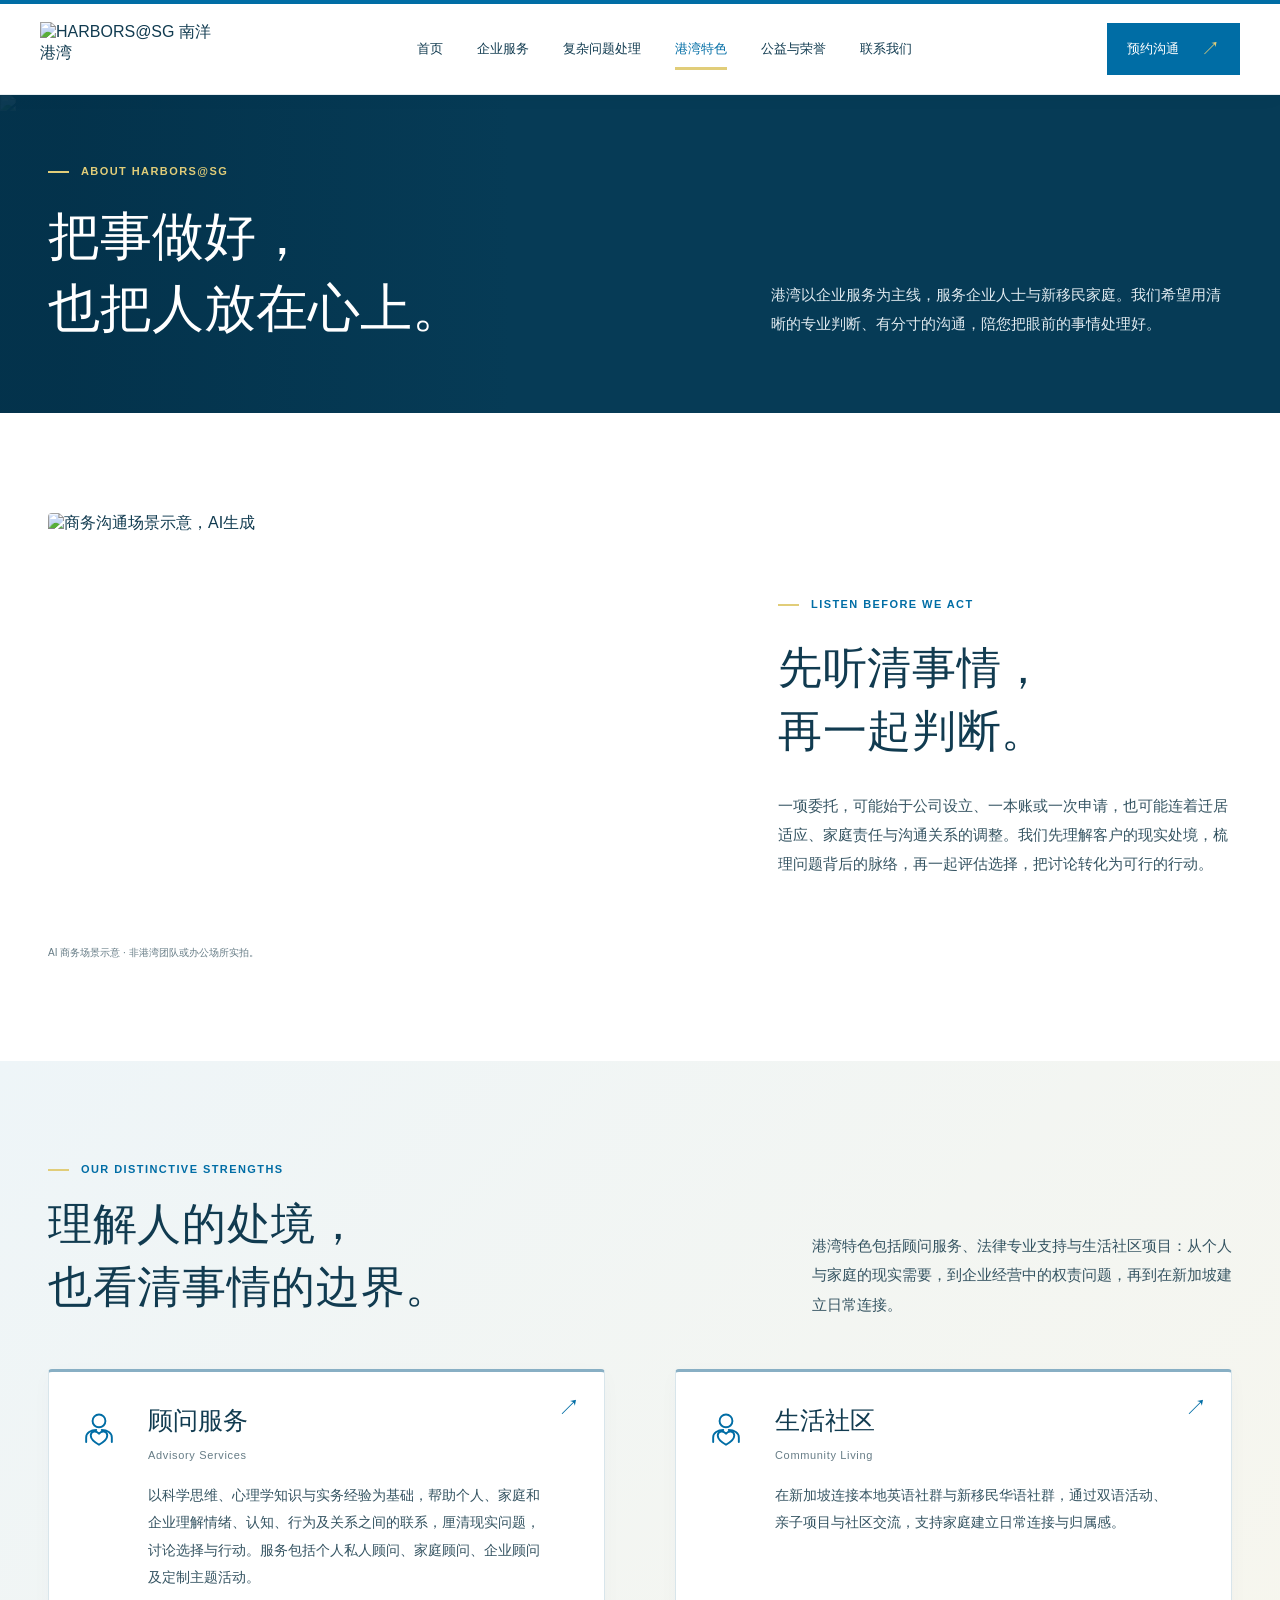
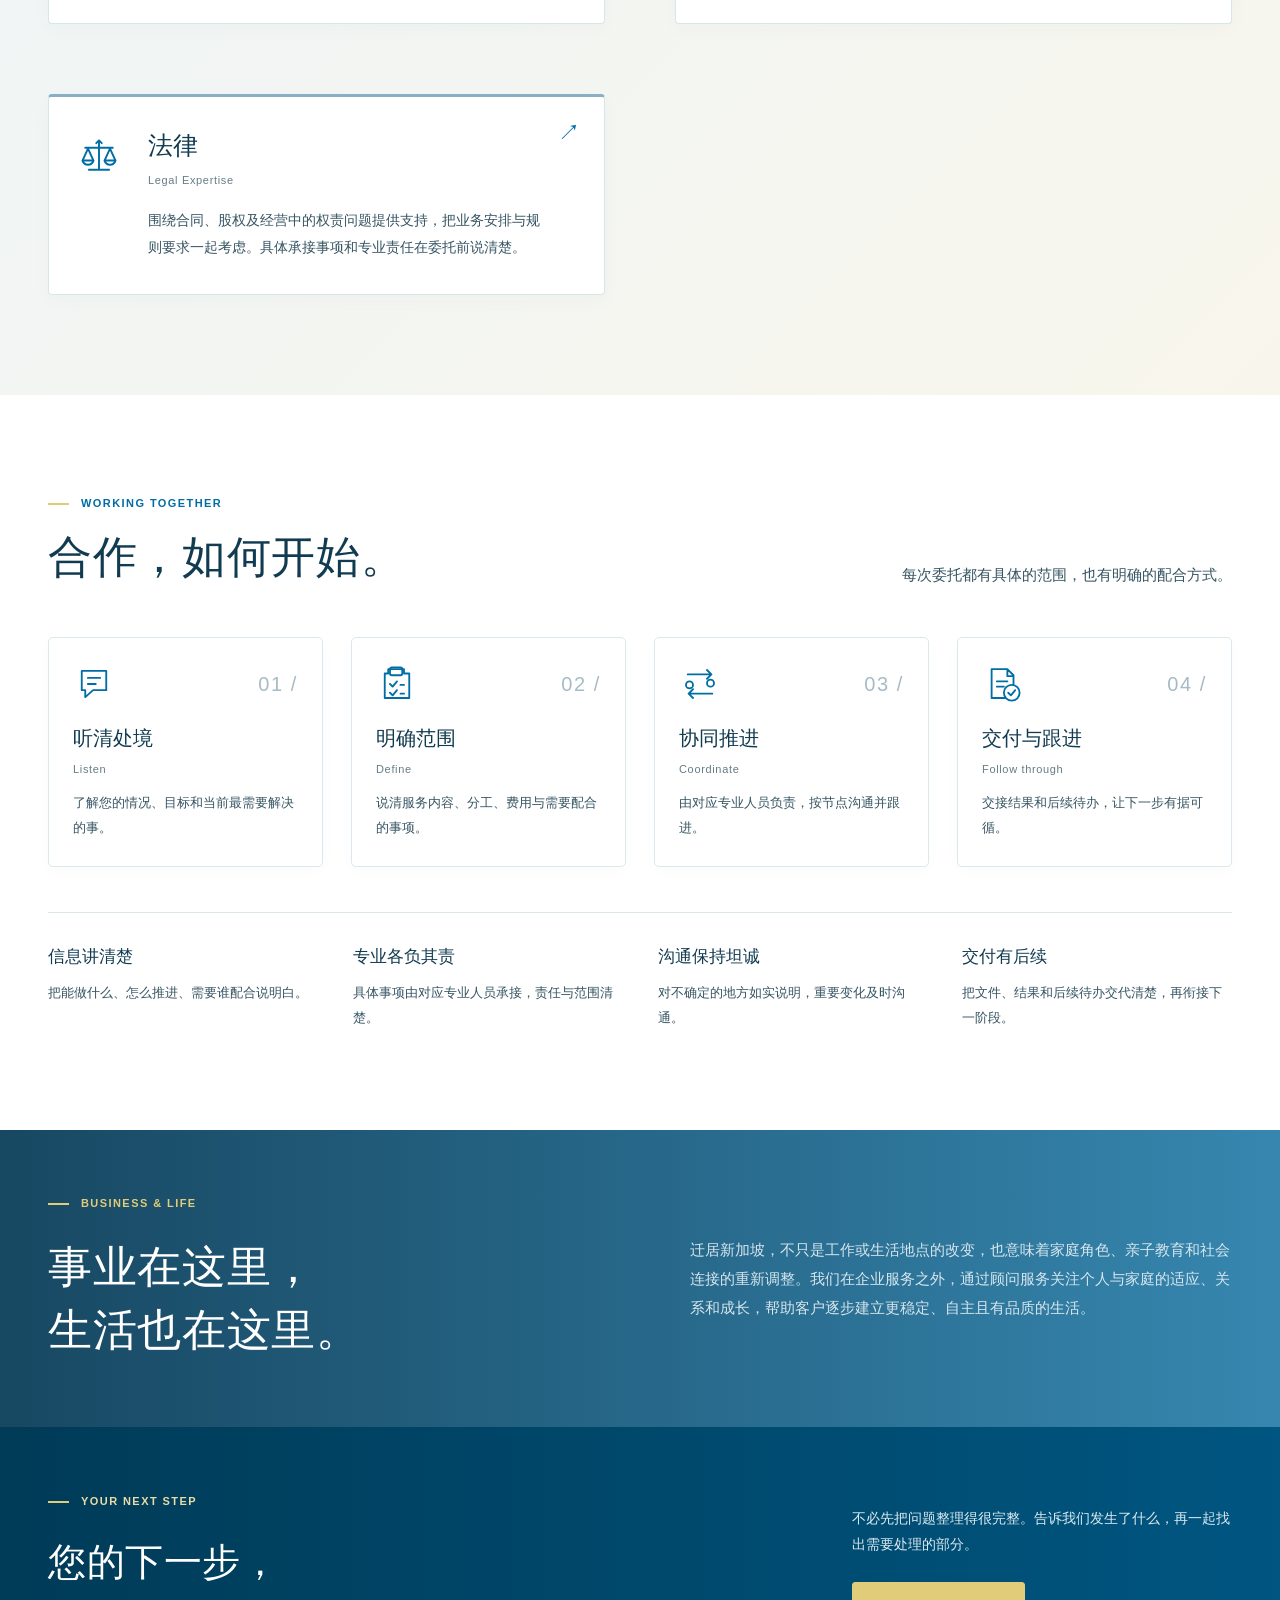
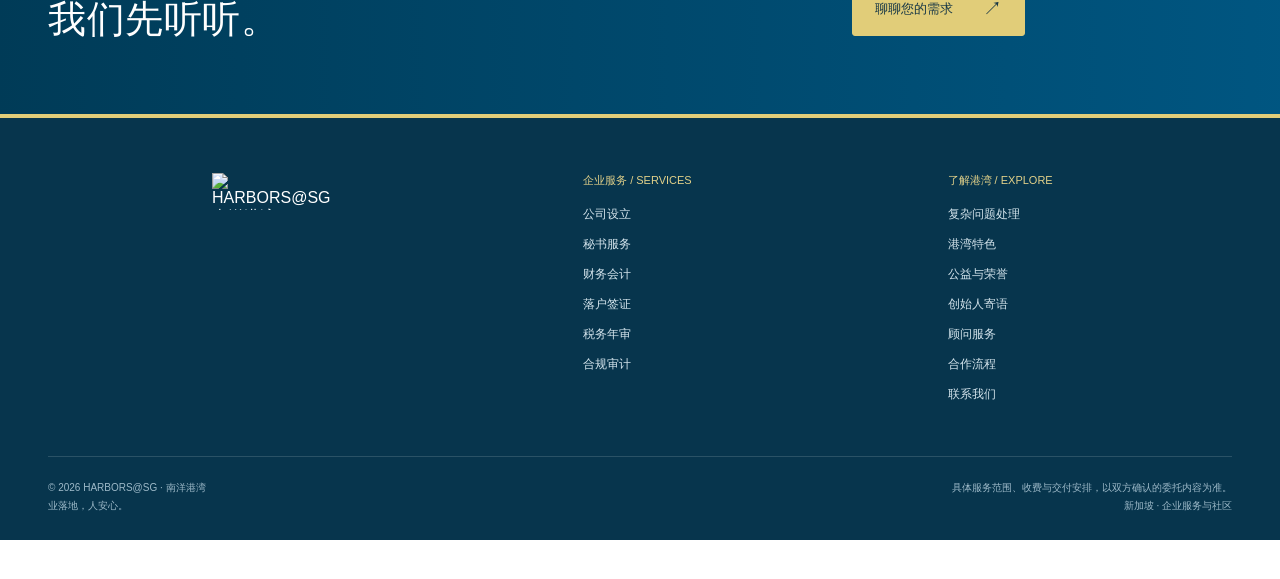
==== about.html @ 00da6fd8 "Publish production site files (root)" ====
<!doctype html>
<html lang="zh-CN">
<head>
  <meta charset="utf-8"><meta name="viewport" content="width=device-width,initial-scale=1"><meta name="theme-color" content="#006da5">
  <title>关于港湾 | 南洋港湾 HARBORS@SG</title>
  <meta name="description" content="了解南洋港湾的顾问服务、法律专业支持与新加坡生活社区项目。">
  <link rel="icon" type="image/png" href="assets/logo-mark.png"><link rel="stylesheet" href="styles.css?v=20261030prod1"><link rel="stylesheet" href="visual-v2.css?v=20261030prod1"><link rel="stylesheet" href="content-v3.css?v=20261030prod1">
  <script src="content.js?v=20261030prod1" defer></script><script src="app.js?v=20261030prod1" defer></script>
</head>
<body data-page="about">
  <a class="skip-link" href="#main">跳转到正文</a>
  <header id="site-header"></header><main id="main"></main><footer id="site-footer"></footer>
  <div id="dialog-root"></div>
  <noscript><p>请启用 JavaScript 查看网站内容。</p></noscript>
</body></html>
---- styles.css ----
@charset "UTF-8";
:root{--blue:#006da5;--ink:#173746;--gold:#ded27a;--text:#344e5b;--muted:#667c86;--line:#dce5e9;--wash:#f3f7f8;--paper:#faf9f5;--white:#fff;--max:1240px;font-family:-apple-system,BlinkMacSystemFont,"PingFang SC","Microsoft YaHei",sans-serif;color:var(--ink);background:var(--white);font-synthesis:none}
*{box-sizing:border-box}html{scroll-behavior:smooth;scroll-padding-top:120px}body{margin:0;padding-bottom:39px}a{color:inherit;text-decoration:none}button,input,select,textarea{font:inherit}button,a,input,select,textarea,summary{-webkit-tap-highlight-color:transparent}button{cursor:pointer}button:disabled{cursor:default}a:focus-visible,button:focus-visible,input:focus-visible,select:focus-visible,textarea:focus-visible,summary:focus-visible{outline:3px solid #a0bfcf;outline-offset:5px}img{display:block;max-width:100%}h1,h2,h3,p{margin:0}button{color:inherit}p{line-height:1.9}.container{width:min(var(--max),calc(100% - 96px));margin-inline:auto}.section{padding:100px 0}.section-sm{padding:65px 0}.eyebrow{color:var(--blue);font-size:11px;font-weight:600;letter-spacing:.16em;line-height:1.6;display:block;margin-bottom:23px}.muted{color:var(--muted)}.display{font-size:clamp(46px,5.5vw,78px);letter-spacing:.015em;line-height:1.23;font-weight:500;white-space:pre-line}.section-title{font-size:clamp(30px,3.4vw,46px);line-height:1.45;font-weight:500;letter-spacing:.015em;white-space:pre-line}.body-copy{font-size:15px;color:var(--text);line-height:1.95}.lead{font-size:19px;color:var(--text);line-height:1.8}.english{font-family:Arial,sans-serif;font-size:11px;letter-spacing:.06em;color:var(--muted)}.section-head{display:flex;justify-content:space-between;align-items:flex-end;gap:60px;margin-bottom:48px}.section-head .body-copy{max-width:420px}.section-head .eyebrow{margin-bottom:14px}.actions{display:flex;flex-wrap:wrap;gap:16px;margin-top:32px;align-items:center}.button{display:inline-flex;align-items:center;justify-content:center;gap:30px;min-height:49px;border:1px solid var(--blue);background:var(--blue);color:#fff;padding:13px 22px;font-size:13px;font-weight:500;transition:background .18s,transform .18s;border-radius:0}.button:hover{background:#005981;transform:translateY(-1px)}.button.secondary{background:transparent;border-color:#c6d3d9;color:var(--ink)}.button.secondary:hover{background:var(--wash)}.text-link{display:inline-flex;align-items:center;gap:24px;font-size:13px;color:var(--blue);padding:8px 0;border-bottom:1px solid #99becf}.text-link:hover{border-color:var(--blue)}.arrow{font-family:Arial,sans-serif;font-size:19px;font-weight:400}.skip-link{position:absolute;left:20px;top:-100px;background:var(--blue);color:#fff;padding:10px;z-index:100}.skip-link:focus{top:10px}
#site-header{position:sticky;top:0;background:#ffffffef;backdrop-filter:blur(12px);z-index:30;border-bottom:1px solid #e7edf0}.header-inner{width:min(1440px,calc(100% - 80px));height:94px;margin:auto;display:flex;align-items:center;justify-content:space-between;gap:35px}.brand{display:flex;align-items:center;gap:18px;flex-shrink:0}.brand img{width:181px;height:auto}.brand-descriptor{border-left:1px solid var(--line);padding-left:18px;font-size:11px;letter-spacing:.08em;color:var(--muted);line-height:1.8}.nav{display:flex;align-items:center;gap:34px}.nav a{font-size:13px;white-space:nowrap;padding:34px 0;position:relative}.nav a[aria-current=page]{color:var(--blue)}.nav a[aria-current=page]:after{content:"";position:absolute;height:2px;bottom:22px;background:var(--blue);left:0;right:0}.header-cta{display:inline-flex;align-items:center;gap:23px;color:var(--blue);border-left:1px solid var(--line);padding:10px 0 10px 25px;font-size:13px;white-space:nowrap}.menu-toggle{display:none;background:transparent;border:0;padding:12px 0;font-size:14px}.nav-wrap{display:flex;align-items:center;gap:28px}
.home-hero{position:relative;padding:62px 0 56px;overflow:hidden}.hero-grid{display:grid;grid-template-columns:1.03fr 1fr;gap:68px;align-items:center}.hero-copy .eyebrow{margin-bottom:28px}.hero-copy .display{margin-bottom:28px}.hero-copy .lead{max-width:480px;font-size:19px}.hero-copy .body-copy{max-width:455px;margin-top:17px;font-size:14px}.hero-art{position:relative;padding-bottom:26px}.hero-art:before{content:"";position:absolute;left:-22px;top:24px;width:36%;height:70%;background:var(--gold);opacity:.3;z-index:-1}.hero-art img{width:100%;height:530px;object-fit:cover;object-position:center;filter:saturate(.8)}.hero-art figcaption{position:absolute;left:0;bottom:0;font-size:11px;letter-spacing:.07em;color:var(--muted);display:flex;gap:14px;align-items:center}.hero-art figcaption:before{content:"";width:24px;height:1px;background:var(--blue)}figure{margin:0}.hero-bottom{display:flex;align-items:center;justify-content:space-between;border-top:1px solid var(--line);margin-top:52px;padding-top:22px;font-size:11px;letter-spacing:.04em;color:var(--muted)}.hero-bottom b{font-weight:500;color:var(--ink)}.hero-bottom span:last-child{text-align:right}
.services-home{background:var(--wash)}.service-grid{display:grid;grid-template-columns:repeat(3,1fr);gap:0 45px}.service-card{padding:28px 0 30px;border-top:1px solid #cad8df;display:block;transition:border-color .2s}.service-card:hover{border-color:var(--blue)}.service-card-top{display:flex;align-items:center;justify-content:space-between;margin-bottom:22px}.index-num{font-size:11px;color:var(--blue);font-family:Arial,sans-serif;letter-spacing:.08em}.service-card h3{font-size:21px;font-weight:500;line-height:1.5;margin-bottom:5px}.service-card .english{font-size:10px}.service-card p{font-size:13px;color:var(--text);margin-top:14px;max-width:310px}.service-card .arrow{color:var(--blue)}
.problem-section{display:grid;grid-template-columns:1fr 1.03fr;gap:110px;align-items:start}.problem-section .body-copy{max-width:420px;margin-top:25px}.problem-list{border-top:1px solid var(--line)}.problem-list a{display:flex;align-items:center;justify-content:space-between;gap:20px;padding:19px 0;border-bottom:1px solid var(--line);font-size:17px}.problem-list a span:first-child{display:flex;align-items:center;gap:28px}.problem-list a:hover{color:var(--blue)}.problem-list .english{display:block;font-size:10px}.approach-home{background:var(--paper);position:relative;overflow:hidden}.approach-grid{display:grid;grid-template-columns:1fr 1fr;gap:110px;align-items:center}.approach-quote{border-left:2px solid var(--gold);padding-left:28px;margin:28px 0;color:var(--text);font-size:16px;line-height:1.9}.approach-grid .body-copy{max-width:475px}.feature-lines{margin-top:30px}.feature-line{border-top:1px solid #dcded8;padding:20px 0;display:grid;grid-template-columns:100px 1fr;gap:30px}.feature-line h3{font-size:17px;font-weight:500}.feature-line p{font-size:13px;color:var(--text);line-height:1.8}.approach-mark{color:var(--blue);font-family:Georgia,serif;font-size:clamp(40px,6.6vw,86px);line-height:1.15;letter-spacing:-.035em}.approach-mark em{font-style:italic}.approach-mark:after{content:"";display:block;width:55px;height:3px;background:var(--gold);margin-top:30px}.process-grid{display:grid;grid-template-columns:repeat(4,1fr);gap:35px}.process-item{border-top:1px solid var(--line);padding-top:25px}.process-item .index-num{display:block;margin-bottom:25px}.process-item h3{font-size:19px;font-weight:500;margin-bottom:7px}.process-item p{font-size:13px;color:var(--text);margin-top:14px}.cta-section{background:var(--blue);color:#fff;padding:66px 0;position:relative;overflow:hidden}.cta-inner{display:flex;align-items:center;justify-content:space-between;gap:70px}.cta-inner .section-title{font-size:38px;line-height:1.5}.cta-right{max-width:380px}.cta-right p{font-size:14px;color:#dcebf1}.cta-section .button{background:var(--gold);color:#173746;border-color:var(--gold);margin-top:24px}.cta-section .button:hover{background:#e9df99}.cta-section .eyebrow{color:#dcebf1}.faq-wrap{display:grid;grid-template-columns:1fr 1.25fr;gap:100px}.faq-list{border-top:1px solid var(--line)}.faq-list details{border-bottom:1px solid var(--line)}summary{list-style:none;cursor:pointer}summary::-webkit-details-marker{display:none}.faq-list summary{padding:22px 30px 22px 0;font-size:15px;position:relative;line-height:1.7}.faq-list summary:after{content:"＋";position:absolute;right:0;color:var(--blue)}.faq-list details[open] summary:after{content:"−"}.faq-list details p{padding:0 30px 24px 0;font-size:13px;color:var(--text)}
.page-hero{background:var(--wash);padding:74px 0 62px}.page-hero .container{display:grid;grid-template-columns:1.15fr .85fr;gap:100px;align-items:end}.page-hero h1{font-size:clamp(40px,4.8vw,60px);line-height:1.4;font-weight:500;white-space:pre-line}.page-hero .body-copy{font-size:15px;padding-bottom:7px}.page-hero .eyebrow{margin-bottom:19px}.service-layout{display:grid;grid-template-columns:220px 1fr;gap:85px;align-items:start;padding-top:65px}.service-nav{position:sticky;top:125px}.service-nav p{font-size:10px;letter-spacing:.13em;color:var(--muted);margin-bottom:23px}.service-nav a{display:block;border-top:1px solid var(--line);padding:15px 0;font-size:13px;display:flex;gap:15px}.service-nav a:hover{color:var(--blue)}.service-detail{padding:0 0 70px;margin-bottom:60px;border-bottom:1px solid var(--line);scroll-margin-top:130px}.service-detail .detail-head{display:flex;gap:25px;align-items:baseline;margin-bottom:24px}.service-detail h2{font-size:30px;font-weight:500;margin-bottom:6px}.service-detail .index-num{font-size:12px}.service-detail>.body-copy{max-width:760px;font-size:15px}.scope-grid{display:grid;grid-template-columns:1fr 1fr;gap:45px;margin-top:32px}.small-heading{font-size:12px;letter-spacing:.04em;font-weight:600;color:var(--ink);margin-bottom:15px}.scope-list{padding:0;margin:0;list-style:none}.scope-list li{font-size:13px;line-height:1.9;padding:8px 0 8px 15px;position:relative;border-bottom:1px solid #eef1f3;color:var(--text)}.scope-list li:before{content:"";position:absolute;left:0;top:19px;width:4px;height:4px;background:var(--blue)}.prepare-box{background:var(--wash);padding:24px}.prepare-box p{font-size:13px;color:var(--text)}.boundary{border-left:2px solid var(--gold);padding-left:16px;font-size:12px;color:var(--muted);margin-top:27px;line-height:1.9}.service-detail .text-link{margin-top:22px}
.solution-layout{display:grid;grid-template-columns:1fr 2.05fr;gap:100px;align-items:start}.solution-aside{position:sticky;top:130px}.solution-aside h2{font-size:26px;line-height:1.65;font-weight:500;margin-bottom:24px}.solution-aside p{font-size:13px;color:var(--muted)}.solution-details{border-top:1px solid var(--line)}.solution-details>details{border-bottom:1px solid var(--line);scroll-margin-top:125px}.solution-details summary{padding:25px 36px 25px 0;position:relative;display:grid;grid-template-columns:30px 1fr;gap:22px;align-items:baseline}.solution-details summary h2{font-size:24px;font-weight:500;margin-bottom:8px}.solution-details summary .english{font-size:10px}.solution-details summary:after{content:"＋";position:absolute;right:0;top:35px;color:var(--blue);font-size:21px}.solution-details details[open] summary:after{content:"−"}.solution-body{padding:0 0 30px 52px}.solution-body h3{font-size:16px;font-weight:500;line-height:1.8;margin:0 0 12px}.solution-body p{font-size:14px;color:var(--text)}.solution-body .prepare-box{margin-top:22px}.solution-body .prepare-box p{font-size:13px}.solution-body .text-link{margin-top:20px}
.about-story{display:grid;grid-template-columns:1fr 1fr;gap:100px;align-items:center}.story-art img{width:100%;height:400px;object-fit:cover;filter:saturate(.65)}.story-art figcaption{font-size:10px;color:var(--muted);line-height:1.7;margin-top:11px}.story-copy .body-copy{margin-top:28px}.about-features{background:var(--paper)}.feature-grid{display:grid;grid-template-columns:1fr 1fr;gap:70px;margin-top:50px}.feature-item{border-top:1px solid #d5d9d5;padding-top:27px;display:grid;grid-template-columns:40px 1fr;gap:22px}.feature-item h3{font-size:25px;font-weight:500;margin-bottom:8px}.feature-item .body-copy{margin-top:19px;font-size:14px}.principle-grid{display:grid;grid-template-columns:repeat(4,1fr);gap:35px;margin-top:45px}.principle-grid h3{font-size:17px;font-weight:500;margin-bottom:13px}.principle-grid p{font-size:13px;color:var(--text)}.people-banner{background:var(--wash);padding:65px 0}.people-banner .container{display:grid;grid-template-columns:1fr 1fr;gap:100px;align-items:center}
.contact-section{padding-top:65px}.contact-layout{display:grid;grid-template-columns:.85fr 1.15fr;gap:100px;align-items:start}.channel-grid{display:grid;grid-template-columns:1fr 1fr;gap:35px 30px;margin-top:38px}.channel{padding-top:17px;border-top:1px solid var(--line)}.channel h3{font-size:12px;color:var(--muted);font-weight:400;margin-bottom:12px}.channel p{font-size:14px;overflow-wrap:anywhere}.contact-aside .body-copy{font-size:13px;max-width:360px}.contact-form{background:var(--wash);padding:36px}.contact-form h2{font-size:24px;font-weight:500;margin-bottom:12px}.preview-note{font-size:11px;color:var(--muted);line-height:1.8;margin-bottom:27px}.form-grid{display:grid;grid-template-columns:1fr 1fr;gap:20px}.field{display:flex;flex-direction:column;gap:9px;min-width:0}.field.full{grid-column:1/-1}.field label{font-size:12px;color:var(--text)}.field input,.field select,.field textarea{width:100%;min-width:0;background:#fff;border:1px solid #d4dfe4;border-radius:0;padding:12px 13px;font-size:14px;color:var(--ink);line-height:1.5}.field textarea{min-height:120px;resize:vertical}.form-check{display:flex;gap:10px;align-items:flex-start;font-size:11px;color:var(--muted);line-height:1.8;margin:20px 0}.form-check input{margin-top:4px;flex-shrink:0}.contact-form .button{width:100%;gap:24px}.dialog{width:min(600px,calc(100% - 32px));border:1px solid var(--line);padding:30px;background:#fff;color:var(--ink)}.dialog::backdrop{background:#17374670}.dialog h2{font-size:23px;font-weight:500;margin-bottom:16px}.dialog p{font-size:13px}.dialog pre{font-family:inherit;font-size:14px;white-space:pre-wrap;line-height:1.8;background:var(--wash);padding:20px;max-height:50vh;overflow:auto}.dialog .actions{margin-top:22px}.dialog-status{font-size:12px;color:var(--blue);margin-top:12px}
#site-footer{padding:55px 0 25px;background:#f6f8f9;border-top:1px solid var(--line)}.footer-top{display:grid;grid-template-columns:1.6fr 1fr 1fr;gap:80px;padding-bottom:40px}.footer-brand img{width:185px;margin-bottom:20px}.footer-brand p{font-size:12px;line-height:1.9;max-width:300px;color:var(--muted)}.footer-column h3{font-size:11px;font-weight:500;color:var(--muted);margin-bottom:18px}.footer-column a{display:block;font-size:12px;margin:13px 0}.footer-column a:hover{color:var(--blue)}.footer-bottom{padding-top:22px;border-top:1px solid var(--line);display:flex;justify-content:space-between;gap:30px;font-size:10px;color:var(--muted);line-height:1.8}.footer-bottom span:last-child{max-width:550px;text-align:right}.review-bar{position:fixed;bottom:0;left:0;right:0;z-index:40;min-height:39px;background:#fff;border-top:1px solid var(--line);display:flex;align-items:center;justify-content:space-between;padding:8px 28px;gap:12px;font-size:11px;color:var(--muted)}.review-bar a{color:var(--blue);white-space:nowrap}.review-dot{display:inline-block;width:5px;height:5px;background:var(--gold);border-radius:50%;margin-right:7px}.review-bar .bar-links{display:flex;gap:20px}
.review-hero{padding:42px 0 32px;background:var(--wash);border-bottom:1px solid var(--line)}.review-hero h1{font-size:28px;font-weight:500;margin-bottom:12px}.review-hero p{font-size:13px;color:var(--text)}.review-toolbar{display:flex;align-items:center;gap:10px;flex-wrap:wrap;margin-top:22px}.review-toolbar button,.review-toolbar .button{font-size:12px;min-height:40px;padding:10px 16px;gap:12px}.review-save-status{font-size:11px;color:var(--blue);line-height:1.8}.review-layout{display:grid;grid-template-columns:190px 1fr;gap:55px;padding-top:38px;padding-bottom:70px}.review-sidebar{position:sticky;top:122px;display:flex;flex-direction:column;gap:4px}.review-sidebar button{text-align:left;background:transparent;border:0;border-left:2px solid transparent;padding:11px 15px;font-size:13px}.review-sidebar button.active{border-left-color:var(--blue);background:var(--wash);color:var(--blue)}.review-tabs{display:flex;gap:26px;border-bottom:1px solid var(--line);margin-bottom:28px;flex-wrap:wrap}.review-tabs button{border:0;background:transparent;padding:0 0 14px;font-size:13px;color:var(--muted)}.review-tabs button.active{color:var(--blue);border-bottom:2px solid var(--blue)}.editor-field{margin-bottom:24px}.editor-field label{display:block;font-size:12px;color:var(--text);margin-bottom:9px;font-weight:500}.editor-field textarea{width:100%;padding:13px 15px;border:1px solid #d5e0e5;resize:vertical;font-size:14px;line-height:1.8;min-height:70px;color:var(--ink);background:#fff}.editor-field textarea.modified{border-left:3px solid var(--blue)}.editor-section-title{font-size:21px;font-weight:500;margin-bottom:25px}.review-item{border-bottom:1px solid var(--line);padding:0 0 27px;margin-bottom:27px}.review-item label{display:flex;gap:12px;font-size:15px;line-height:1.8;align-items:flex-start}.review-item input{margin-top:7px;flex-shrink:0}.review-item p{font-size:12px;color:var(--muted);margin:12px 0}.review-item textarea{width:100%;min-height:75px;font:inherit;font-size:13px;padding:12px;border:1px solid var(--line);resize:vertical;line-height:1.8}.source-row{margin-top:23px;border-top:1px solid var(--line);padding-top:20px}.source-row h3{font-size:14px;font-weight:500}.source-row p{font-size:12px;color:var(--muted);margin-top:9px}.review-warning{padding:16px 18px;background:var(--paper);font-size:12px;line-height:1.9;margin-bottom:25px}.import-error{color:#a34232;font-size:12px;line-height:1.8}.changes-list{display:grid;gap:18px}.change-row{border-top:1px solid var(--line);padding-top:16px}.change-row h3{font-size:12px;font-weight:500;margin-bottom:10px}.change-row del{font-size:12px;color:var(--muted);display:block;line-height:1.8}.change-row p{font-size:13px;color:var(--ink);white-space:pre-line}
@media(min-width:1600px){.hero-art img{height:570px}.home-hero{padding-top:75px}.hero-grid{gap:90px}}
@media(max-width:1100px){.container{width:calc(100% - 64px)}.header-inner{width:calc(100% - 56px);gap:20px}.brand-descriptor{display:none}.nav{gap:23px}.nav-wrap{gap:23px}.hero-grid{gap:38px}.hero-art img{height:480px}.hero-copy .display{font-size:65px}.hero-copy .lead{font-size:17px}.service-grid{gap:0 30px}.problem-section,.approach-grid,.faq-wrap,.page-hero .container,.about-story,.contact-layout,.solution-layout{gap:55px}.service-layout{gap:50px;grid-template-columns:180px 1fr}.footer-top{gap:50px}.section{padding:80px 0}.section-head{gap:45px}.section-title{font-size:36px}.process-grid{gap:24px}.feature-grid{gap:40px}}
@media(max-width:800px){.header-inner{height:80px}.brand img{width:163px}.header-cta{display:none}.menu-toggle{display:block}.nav-wrap{display:block}.nav{display:none;position:absolute;top:80px;left:0;right:0;background:white;padding:10px 28px 25px;border-bottom:1px solid var(--line)}.nav.open{display:flex;flex-direction:column;align-items:stretch;gap:0}.nav a{padding:15px 0;border-bottom:1px solid #eef2f4}.nav a[aria-current=page]:after{display:none}.hero-grid{gap:32px;grid-template-columns:1fr 1fr}.hero-copy .display{font-size:53px}.hero-copy .lead{font-size:16px}.hero-copy .body-copy{font-size:12px;line-height:1.85}.hero-art img{height:445px}.hero-copy .actions{gap:14px}.hero-copy .button{min-height:44px;gap:12px;padding:12px;font-size:12px}.hero-copy .text-link{font-size:12px}.hero-bottom{font-size:10px;gap:25px}.service-grid{grid-template-columns:1fr 1fr}.section-head{align-items:start}.section-title{font-size:31px}.section-head .body-copy{max-width:310px;font-size:13px}.problem-section,.approach-grid{gap:45px}.approach-mark{font-size:50px}.process-grid,.principle-grid{grid-template-columns:1fr 1fr;gap:35px}.cta-inner{gap:40px}.cta-inner .section-title{font-size:31px}.faq-wrap{gap:45px;grid-template-columns:.8fr 1.2fr}.page-hero .container{gap:40px;grid-template-columns:1fr 1fr}.page-hero h1{font-size:43px}.page-hero .body-copy{font-size:13px}.service-layout{display:block}.service-nav{position:static;display:flex;gap:0 22px;flex-wrap:wrap;margin-bottom:50px}.service-nav p{width:100%;margin:0 0 8px}.service-nav a{font-size:12px;padding:12px 0}.scope-grid{gap:30px}.solution-layout{grid-template-columns:1fr;gap:35px}.solution-aside{position:static;max-width:550px}.about-story{gap:40px}.story-art img{height:370px}.feature-item{gap:14px;grid-template-columns:26px 1fr}.people-banner .container{gap:40px}.contact-layout{grid-template-columns:.8fr 1.2fr;gap:40px}.contact-form{padding:26px}.channel-grid{grid-template-columns:1fr}.form-grid{grid-template-columns:1fr}.field.full{grid-column:auto}.footer-top{gap:35px;grid-template-columns:1.5fr 1fr 1fr}.review-layout{grid-template-columns:150px 1fr;gap:30px}.review-sidebar button{padding:11px;font-size:12px}}
@media(max-width:600px){.container{width:calc(100% - 40px)}.header-inner{width:calc(100% - 40px);height:74px}.brand img{width:153px}.nav{top:74px;padding-inline:20px}.home-hero{padding:36px 0 32px}.hero-grid{grid-template-columns:1fr;gap:34px}.hero-copy .eyebrow{font-size:10px;margin-bottom:22px}.hero-copy .display{font-size:59px;margin-bottom:22px}.hero-copy .lead{font-size:17px;max-width:360px}.hero-copy .body-copy{font-size:13px;max-width:none}.hero-copy .actions{margin-top:27px;gap:22px}.hero-copy .button{font-size:13px;padding:12px 17px;gap:25px}.hero-art img{height:330px;object-position:center 61%}.hero-art figcaption{font-size:10px}.hero-bottom{margin-top:30px;padding-top:18px;display:block;line-height:1.8}.hero-bottom span{display:block}.hero-bottom span:last-child{text-align:left;margin-top:5px}.section{padding:57px 0}.section-sm{padding:42px 0}.section-title{font-size:30px;line-height:1.5}.section-head{display:block;margin-bottom:32px}.section-head .body-copy{max-width:none;margin-top:21px}.eyebrow{font-size:10px;margin-bottom:18px}.service-grid{gap:0 25px}.service-card{padding:21px 0 24px}.service-card-top{margin-bottom:16px}.service-card h3{font-size:19px}.service-card .english{font-size:9px;letter-spacing:0}.service-card p{font-size:12px;line-height:1.85;margin-top:11px}.problem-section,.approach-grid,.faq-wrap{grid-template-columns:1fr;gap:32px}.problem-section .body-copy{font-size:13px;margin-top:20px}.problem-list a{font-size:16px;padding:18px 0}.approach-mark{font-size:64px;margin-top:5px;line-height:1.1}.approach-mark:after{margin-top:20px;width:40px}.approach-quote{font-size:15px;margin:23px 0;padding-left:20px}.approach-grid .body-copy{font-size:13px}.feature-line{grid-template-columns:80px 1fr;gap:20px}.feature-line h3{font-size:16px}.feature-line p{font-size:12px}.process-grid{gap:30px 25px}.process-item{padding-top:20px}.process-item .index-num{margin-bottom:18px}.process-item h3{font-size:17px}.process-item p{font-size:12px;line-height:1.9}.cta-section{padding:50px 0}.cta-inner{display:block}.cta-inner .section-title{font-size:31px}.cta-right{margin-top:22px;max-width:none}.cta-right p{font-size:13px}.faq-wrap{gap:28px}.faq-list summary{font-size:14px;padding-top:19px;padding-bottom:19px}.faq-list details p{font-size:12px}.page-hero{padding:43px 0 37px}.page-hero .container{grid-template-columns:1fr;gap:25px}.page-hero h1{font-size:39px}.page-hero .body-copy{font-size:13px}.page-hero .eyebrow{margin-bottom:17px}.service-layout{padding-top:35px}.service-nav{gap:0 20px;margin-bottom:35px}.service-nav p{font-size:9px}.service-nav a{font-size:12px;gap:9px}.service-detail{padding-bottom:40px;margin-bottom:40px}.service-detail .detail-head{gap:18px;margin-bottom:20px}.service-detail h2{font-size:27px}.service-detail>.body-copy{font-size:13px}.scope-grid{grid-template-columns:1fr;gap:23px;margin-top:24px}.scope-list li{font-size:13px}.prepare-box{padding:21px}.boundary{font-size:11px}.solution-layout{gap:28px}.solution-aside h2{font-size:23px;margin-bottom:15px}.solution-aside p{font-size:12px}.solution-details summary{gap:16px;grid-template-columns:24px 1fr;padding-top:22px;padding-bottom:22px}.solution-details summary h2{font-size:23px}.solution-body{padding-left:40px}.solution-body h3{font-size:15px}.solution-body p{font-size:13px}.about-story{grid-template-columns:1fr;gap:35px}.story-art img{height:270px}.story-art figcaption{font-size:9px}.story-copy .body-copy{font-size:13px;margin-top:22px}.feature-grid{grid-template-columns:1fr;gap:32px;margin-top:32px}.feature-item h3{font-size:23px}.feature-item .body-copy{font-size:13px;margin-top:15px}.principle-grid{gap:30px 22px;margin-top:32px}.principle-grid h3{font-size:16px}.principle-grid p{font-size:12px}.people-banner{padding:50px 0}.people-banner .container{grid-template-columns:1fr;gap:25px}.people-banner .body-copy{font-size:13px}.contact-section{padding-top:36px}.contact-layout{grid-template-columns:1fr;gap:38px}.channel-grid{grid-template-columns:1fr 1fr;gap:25px;margin-top:25px}.channel p{font-size:13px}.contact-aside .body-copy{max-width:none}.contact-form{padding:24px 20px}.contact-form h2{font-size:22px}.field input,.field select,.field textarea{font-size:16px}.footer-top{grid-template-columns:1fr 1fr;gap:32px}.footer-brand{grid-column:1/-1}.footer-brand img{width:170px;margin-bottom:17px}.footer-brand p{max-width:none}.footer-top{padding-bottom:30px}.footer-bottom{display:block;font-size:9px}.footer-bottom span{display:block}.footer-bottom span:last-child{text-align:left;margin-top:10px}#site-footer{padding-top:40px}.review-bar{font-size:10px;padding:9px 14px;min-height:39px}.review-bar .bar-links{gap:13px}.bar-date{display:none}.review-hero{padding:30px 0}.review-hero h1{font-size:25px}.review-layout{grid-template-columns:1fr;gap:28px;padding-top:25px}.review-sidebar{position:static;display:grid;grid-template-columns:repeat(3,1fr);gap:0}.review-sidebar button{font-size:12px;padding:10px}.review-tabs{gap:23px}.review-tabs button{font-size:12px}.editor-field textarea{font-size:16px}.review-save-status{display:block;width:100%}.review-item label{font-size:14px}.review-item textarea{font-size:16px}.dialog{padding:24px}.dialog h2{font-size:22px}.dialog .button{font-size:12px;padding:12px 15px}}
@media(prefers-reduced-motion:reduce){html{scroll-behavior:auto}*,*:before,*:after{transition:none!important;animation:none!important}}
@media print{#site-header,#review-bar,.review-sidebar,.review-toolbar{display:none}body{padding:0}.container{width:100%}.section{padding:30px 0}.review-layout{display:block}.review-hero{background:white}.cta-section{background:white;color:var(--ink)}a{color:inherit}.service-nav{position:static}.hero-art img{height:350px}h1,h2,h3{break-after:avoid}article,details{break-inside:avoid}}
.service-overview{background:var(--wash)}.service-overview-grid{row-gap:12px}.service-overview-grid .service-card{padding:26px 0 28px}.service-overview-grid .service-symbol{color:var(--blue)}.service-card-action{display:inline-flex;align-items:center;gap:10px;margin-top:13px;font-size:12px;color:var(--blue)}.service-overview-grid .service-card:hover .service-card-action{gap:15px}.service-details-section{padding-top:72px}.service-details-list{max-width:1020px}.service-detail{scroll-margin-top:110px}.service-detail .detail-head{align-items:center}.service-detail .detail-head>div>.index-num{display:block;margin-bottom:8px}.service-detail .detail-head h2{margin-bottom:3px}
---- visual-v2.css ----
/* V2: Harbor business imagery, blue/gold surfaces and purpose-built line icons. */
:root{--ink:#113b50;--blue:#006da5;--gold:#e1cd79;--text:#355462;--wash:#f0f6f9;--paper:#f7f4eb}
#site-header{border-top:4px solid var(--blue);box-shadow:0 3px 18px #17374608}.header-inner{height:90px}.header-cta{padding:13px 20px;background:var(--blue);color:#fff;border:0;gap:22px}.header-cta .arrow{color:var(--gold)}.header-cta:hover{background:#005981}.nav a[aria-current=page]:after{background:var(--gold);height:3px}.eyebrow{letter-spacing:.13em}.eyebrow:before{content:"";width:21px;height:2px;background:var(--gold);display:inline-block;vertical-align:middle;margin-right:12px}.section-title{font-weight:550}.business-icon{width:48px;height:48px;flex-shrink:0;display:block;color:inherit}.button{border-radius:3px}.button.secondary{background:#ffffff08}.button:hover{box-shadow:0 6px 15px #002f4922}.v2-hero{padding:0;min-height:635px;isolation:isolate;background:#07384e;display:flex;align-items:center;overflow:hidden}.hero-city{position:absolute;inset:0;width:100%;height:100%;object-fit:cover;object-position:center 55%;z-index:-3}.hero-shade{position:absolute;inset:0;background:linear-gradient(90deg,#032c44f2 0%,#05344bd9 28%,#05344b84 53%,#05344b18 80%),linear-gradient(0deg,#002f4966,transparent 50%);z-index:-2}.hero-wrap{position:relative;padding-top:61px;padding-bottom:98px;display:flex;align-items:center;justify-content:space-between;gap:50px}.v2-hero .hero-copy{max-width:590px}.v2-hero .eyebrow{color:#f3e3a5;font-size:11px;letter-spacing:.2em;margin-bottom:25px}.v2-hero .display{font-size:clamp(58px,5.5vw,80px);color:#fff;font-weight:550;margin-bottom:23px;letter-spacing:.035em;line-height:1.23}.v2-hero .lead{color:#fff;font-size:20px;max-width:520px;line-height:1.8}.v2-hero .body-copy{color:#d1e2e9;font-size:14px;line-height:1.9;max-width:475px;margin-top:15px}.v2-hero .actions{margin-top:29px;gap:14px}.v2-hero .button{background:var(--gold);color:#153d50;border-color:var(--gold);font-weight:600;min-height:48px;padding:13px 22px}.v2-hero .button.secondary{background:#ffffff0d;border-color:#b5d2df88;color:white}.v2-hero .button:hover{background:#efdfa2}.v2-hero .button.secondary:hover{background:#ffffff24}.hero-service-line{margin-top:28px;color:#d7e7ed;font-size:11px;letter-spacing:.04em}.hero-service-line span{color:var(--gold);margin:0 10px}.hero-location{align-self:flex-end;margin-bottom:20px;color:white;text-align:right;text-shadow:0 1px 12px #00263788}.hero-location span{display:block;font-size:10px;letter-spacing:.12em;line-height:1.8}.hero-location span:first-child{font-size:29px;letter-spacing:.18em;font-family:Georgia,serif;margin-bottom:7px}.stage-rail{display:grid;grid-template-columns:repeat(3,1fr);margin-top:-48px;position:relative;z-index:5;background:white;border-radius:5px;box-shadow:0 12px 34px #123d531a;border-bottom:3px solid var(--gold);overflow:hidden}.stage-rail>a{padding:27px 29px;display:flex;align-items:center;gap:19px;border-right:1px solid #e1ebf0}.stage-rail>a:last-child{border-right:0}.stage-rail>a:hover{background:#f1f7fa}.stage-icon{padding:11px;color:var(--blue);background:#edf5f9;border-radius:10px;position:relative;flex-shrink:0}.stage-icon:after{content:"";position:absolute;width:11px;height:11px;border-radius:50%;background:var(--gold);right:6px;top:6px;opacity:.85}.stage-icon .business-icon{width:39px;height:39px}.stage-rail h2{font-size:19px;font-weight:600;margin-top:3px;line-height:1.6}.stage-rail .english{font-size:9px;letter-spacing:.1em;color:var(--blue)}.stage-rail p{font-size:11px;color:var(--muted);line-height:1.7;margin-top:5px}.stage-rail .arrow{margin-left:auto;color:var(--blue)}
.business-services{background:linear-gradient(180deg,#fff 0%,#f1f7fa 100%);padding-top:85px}.business-services .service-grid{gap:23px}.business-services .service-card{position:relative;border:1px solid #d8e5ec;border-top:3px solid #93b5c7;background:white;border-radius:5px;padding:28px 27px 24px;box-shadow:0 4px 18px #00416b06;transition:transform .18s,box-shadow .18s,border-color .18s}.business-services .service-card:hover{transform:translateY(-4px);border-color:var(--blue);box-shadow:0 12px 30px #00416b14}.business-services .service-card-top{margin-bottom:20px;align-items:flex-start}.service-symbol{width:67px;height:67px;border-radius:12px;background:#edf5f9;display:flex;align-items:center;justify-content:center;color:var(--blue);position:relative}.service-symbol:after{content:"";width:15px;height:15px;border-radius:50%;background:var(--gold);position:absolute;right:4px;top:4px;opacity:.85}.service-symbol .business-icon{position:relative;z-index:1;width:46px;height:46px}.business-services .index-num{font-size:11px;color:#8ca4b0;padding-top:4px}.business-services .service-card h3{font-size:23px;font-weight:550;margin-bottom:5px}.business-services .service-card .english{font-size:10px;color:#6e8693}.business-services .service-card p{font-size:13px;line-height:1.85;margin-top:16px;max-width:none}.service-card-action{display:flex;align-items:center;justify-content:space-between;color:var(--blue);font-size:11px;margin-top:22px;padding-top:16px;border-top:1px solid #e4edf2}.service-card-action .arrow{font-size:18px}.problem-business{background:white}.problem-showcase{display:grid;grid-template-columns:.93fr 1.07fr;gap:80px;align-items:center}.problem-photo{position:relative;padding:0 18px 22px 0}.problem-photo:after{content:"";position:absolute;right:0;bottom:0;width:45%;height:60%;background:#dfcd79;z-index:0}.problem-photo>img{position:relative;z-index:1;width:100%;height:540px;object-fit:cover;object-position:54% center;border-radius:4px}.problem-photo figcaption{position:absolute;bottom:22px;left:0;right:18px;z-index:2;padding:26px 30px;background:linear-gradient(0deg,#06344feb,#06344fa3)}.problem-photo figcaption span{font-family:Arial,sans-serif;display:block;font-size:9px;letter-spacing:.17em;color:var(--gold);margin-bottom:8px}.problem-photo figcaption b{font-size:19px;color:white;font-weight:500;line-height:1.6}.problem-copy>.body-copy{font-size:14px;margin-top:23px;margin-bottom:25px}.problem-list{display:grid;grid-template-columns:1fr 1fr;gap:0 28px;border-top:0}.problem-list a{padding:16px 0;font-size:16px;border-top:1px solid var(--line);border-bottom:0}.problem-list a span:first-child{gap:12px}.problem-symbol{color:var(--blue);display:block;font-style:normal}.problem-symbol .business-icon{width:32px;height:32px}.problem-list a>.arrow{font-size:16px}.problem-copy>.text-link{margin-top:18px}.business-approach{background:#073c57;overflow:hidden;position:relative}.business-approach:before{content:"";position:absolute;right:-10%;top:-20%;width:55%;height:150%;background:linear-gradient(130deg,#1177a53d,transparent);transform:skew(-18deg)}.business-approach .approach-grid{position:relative;gap:90px}.business-approach .eyebrow{color:var(--gold)}.business-approach .section-title{color:white}.business-approach .body-copy{color:#d3e2e9;font-size:14px}.approach-collage{position:relative;padding:0 36px 65px 0}.approach-collage>img{width:100%;height:400px;object-fit:cover;border-radius:4px}.approach-note{position:absolute;right:0;bottom:0;background:var(--gold);padding:29px 35px;min-width:68%;border-radius:3px;box-shadow:0 7px 20px #052b4333}.approach-note .english{font-size:9px;color:#4d5960;letter-spacing:.13em}.approach-note p{font-size:27px;font-weight:550;line-height:1.65;margin-top:11px;color:#153d50}.gold-line{display:block;width:37px;height:2px;background:#43758c;margin-top:19px}.business-approach .feature-lines{display:grid;grid-template-columns:1fr 1fr;gap:18px;margin-top:28px;margin-bottom:16px}.business-approach .feature-line{display:flex;align-items:flex-start;gap:16px;padding:21px 18px;background:#ffffff0b;border:1px solid #ffffff27;border-radius:4px}.feature-symbol{display:block;color:var(--blue)}.feature-symbol .business-icon{width:44px;height:44px}.business-approach .feature-symbol{color:var(--gold)}.business-approach .feature-line h3{color:white;font-size:17px;margin-bottom:8px;font-weight:500}.business-approach .feature-line p{color:#c9dee8;font-size:12px;line-height:1.8}.business-approach .text-link{color:var(--gold);border-color:#d9cf8c77}.process-grid{gap:28px}.process-item{border:1px solid #dde8ee;border-radius:5px;background:#fff;padding:25px 24px;box-shadow:0 4px 16px #083b5005}.process-top{display:flex;align-items:center;justify-content:space-between;gap:10px;margin-bottom:20px}.process-symbol{display:block;color:var(--blue)}.process-symbol .business-icon{width:42px;height:42px}.process-item .index-num{margin-bottom:0;font-size:20px;color:#a6bbc6}.process-item h3{font-size:20px;font-weight:550}.process-item p{font-size:13px}.business-process{background:#f8fafb}.cta-section{isolation:isolate;background:#005c8a;padding:66px 0}.cta-section:before{content:"";position:absolute;inset:0;background:linear-gradient(90deg,#003954f0,#005580e8),url("assets/business-city.webp") center 62%/cover;z-index:-1}.cta-section .section-title{font-weight:550}.cta-section .button{border-radius:3px}.cta-section .eyebrow{color:#eadca5}
.v2-page-hero{position:relative;background:#063b56;isolation:isolate;overflow:hidden;padding:68px 0}.page-scene{position:absolute;inset:0;width:100%;height:100%;object-fit:cover;object-position:center 45%;z-index:-3}.page-shade{position:absolute;inset:0;z-index:-2;background:linear-gradient(90deg,#03324bf2 5%,#063b56df 40%,#063b56a6 74%,#063b5669)}.v2-page-hero .eyebrow{color:var(--gold)}.v2-page-hero h1{color:#fff;font-size:52px;line-height:1.4;font-weight:550}.v2-page-hero .body-copy{color:#e0eaf0;font-size:15px;line-height:1.9}.service-nav{padding:23px 21px;background:#edf5f9;border-left:3px solid var(--gold);border-radius:3px}.service-nav p{line-height:1.8;font-size:9px;color:#69818e}.service-nav a{padding:15px 0;border-color:#d4e3eb;font-size:13px}.service-nav a:hover{font-weight:550}.service-layout{grid-template-columns:225px 1fr;gap:65px}.detail-symbol{display:flex;align-items:center;justify-content:center;background:#edf5f9;color:var(--blue);width:64px;height:64px;border-radius:10px;flex-shrink:0}.detail-symbol .business-icon{width:44px;height:44px}.service-detail .detail-head{align-items:center;margin-bottom:27px}.detail-intro-grid{display:grid;grid-template-columns:1.35fr .65fr;gap:30px;align-items:center}.detail-intro-grid>.body-copy{font-size:14px}.detail-intro-grid>img{width:100%;height:145px;object-fit:cover;border-radius:4px}.prepare-box{background:#edf5f9;border-left:2px solid var(--gold);border-radius:3px}.service-detail .boundary{background:#fbf9f1;padding:13px 17px;border-left-color:var(--gold)}.solution-side-photo{display:block;width:100%;height:220px;object-fit:cover;margin-top:30px;border-radius:3px}.solution-details summary{grid-template-columns:46px 1fr;gap:23px;align-items:center}.solution-symbol{display:block;color:var(--blue)}.solution-symbol .business-icon{width:42px;height:42px}.solution-details details[open]{background:#f3f8fb;border-bottom:2px solid var(--gold);padding:0 24px}.solution-details details[open] summary:after{right:0}.solution-body{padding-left:69px}.about-story .story-art img{filter:none;border-radius:4px;height:420px}.story-art figcaption{font-size:10px}.about-features{background:linear-gradient(135deg,#eef5f8,#f8f6ec)}.feature-grid .feature-item{border:1px solid #d8e5eb;border-top:3px solid #88afc4;background:#fff;padding:32px 28px;border-radius:4px;grid-template-columns:48px 1fr;gap:23px;box-shadow:0 5px 20px #184c5e07}.feature-item .feature-symbol{color:var(--blue);padding-top:5px}.feature-item h3{font-weight:550}.principle-grid{padding-top:32px;border-top:1px solid var(--line)}.people-banner{background:linear-gradient(90deg,#073b57ee,#00669ac9),url("assets/business-city.webp") center 55%/cover}.people-banner .eyebrow{color:var(--gold)}.people-banner .section-title{color:white}.people-banner .body-copy{color:#d7e6ed}.contact-photo{margin-top:30px;position:relative}.contact-photo img{width:100%;height:225px;object-fit:cover;border-radius:4px}.contact-form{border-top:4px solid var(--blue);border-radius:4px;background:#f0f6f9;box-shadow:0 6px 25px #18465b09}.contact-form h2{font-weight:550}.channel{border-top:1px solid #c9dce6}.channel h3{color:var(--blue)}#site-footer{background:#07354d;color:white;border-top:4px solid var(--gold)}.footer-brand img{width:127px;height:auto;margin-bottom:21px}.footer-brand p{color:#bdd4df;max-width:290px}.footer-column h3{color:#e2d189;font-size:11px}.footer-column a{color:#d4e4ec}.footer-column a:hover{color:var(--gold)}.footer-bottom{border-color:#ffffff24;color:#9db9c8}.review-bar{box-shadow:0 -2px 12px #0b3c4b08}.review-hero{background:linear-gradient(110deg,#e8f2f7,#f7f5ed);border-top:2px solid #d5c577}.review-warning{border-left:3px solid var(--gold)}
@media(min-width:1600px){.v2-hero{min-height:690px}.hero-wrap{padding-top:75px;padding-bottom:110px}.v2-hero .display{font-size:86px}}
@media(max-width:1100px){.hero-wrap{padding-top:53px;padding-bottom:95px}.v2-hero{min-height:620px}.v2-hero .display{font-size:69px}.v2-hero .hero-copy{max-width:550px}.hero-location{display:none}.stage-rail>a{padding:25px 20px;gap:14px}.stage-rail .arrow{display:none}.stage-icon{padding:10px}.stage-icon .business-icon{width:34px;height:34px}.stage-rail h2{font-size:17px}.stage-rail p{font-size:10px}.business-services .service-card{padding:25px 23px}.problem-showcase{gap:50px}.problem-photo>img{height:525px}.problem-list{gap:0 20px}.business-approach .approach-grid{gap:50px}.business-approach .feature-lines{grid-template-columns:1fr;gap:10px}.business-approach .feature-line{padding:14px 18px;align-items:center}.business-approach .feature-line h3{margin-bottom:4px}.approach-collage{padding-right:25px}.approach-collage>img{height:410px}.approach-note{padding:25px;min-width:80%}.approach-note p{font-size:25px}.v2-page-hero h1{font-size:46px}.service-layout{grid-template-columns:200px 1fr;gap:45px}.detail-intro-grid{gap:22px}.service-detail h2{font-size:28px}.service-detail .detail-head{gap:20px}.process-item{padding:23px 20px}.feature-grid .feature-item{padding:27px 23px;gap:17px}.footer-brand img{width:115px}}
@media(max-width:800px){.header-inner{height:80px}.v2-hero .hero-copy{max-width:480px}.v2-hero .display{font-size:64px}.v2-hero .lead{font-size:18px;max-width:470px}.v2-hero .body-copy{font-size:13px;max-width:435px}.hero-shade{background:linear-gradient(90deg,#03324bf2,#063b56c4 55%,#063b5655),linear-gradient(0deg,#002f4966,transparent 50%)}.stage-rail>a{padding:23px 17px;gap:10px;align-items:flex-start}.stage-icon{padding:8px;border-radius:8px}.stage-icon .business-icon{width:30px;height:30px}.stage-rail h2{font-size:16px}.stage-rail .english{font-size:8px}.stage-rail p{font-size:10px;max-width:130px}.business-services{padding-top:65px}.business-services .service-grid{gap:20px}.business-services .service-card h3{font-size:22px}.problem-showcase{gap:35px;grid-template-columns:1fr 1fr}.problem-photo>img{height:500px}.problem-list{grid-template-columns:1fr;gap:0}.problem-list a{padding:12px 0}.problem-copy>.body-copy{font-size:13px;margin-bottom:18px}.problem-photo figcaption{padding:24px 22px}.problem-photo figcaption b{font-size:17px}.business-approach .approach-grid{gap:35px}.business-approach .section-title{font-size:30px}.business-approach .body-copy{font-size:13px}.approach-collage>img{height:360px}.approach-note p{font-size:22px}.approach-note{padding:24px 22px;min-width:90%}.business-approach .feature-symbol .business-icon{width:35px;height:35px}.business-approach .feature-line{gap:12px}.v2-page-hero .container{gap:45px}.v2-page-hero h1{font-size:40px}.v2-page-hero .body-copy{font-size:13px}.service-layout{display:block}.service-nav{padding:20px 24px;gap:0 26px}.service-nav p{font-size:9px}.detail-intro-grid{grid-template-columns:1.25fr .75fr}.solution-details summary{grid-template-columns:40px 1fr;gap:21px}.solution-body{padding-left:61px}.feature-grid .feature-item{grid-template-columns:1fr;gap:17px}.feature-grid .feature-item .business-icon{width:46px;height:46px}.about-story .story-art img{height:390px}.contact-photo img{height:200px}}
@media(max-width:600px){#site-header{border-top-width:3px}.header-inner{height:74px}.v2-hero{min-height:0;display:block}.hero-city{object-position:63% center}.hero-shade{background:linear-gradient(90deg,#032b44ed,#05384dd4 60%,#063b5696),linear-gradient(0deg,#00334b88,transparent 70%)}.hero-wrap{padding-top:40px;padding-bottom:77px;display:block}.v2-hero .eyebrow{font-size:9px;letter-spacing:.14em;margin-bottom:22px}.v2-hero .display{font-size:58px;line-height:1.25;margin-bottom:23px}.v2-hero .lead{font-size:17px;line-height:1.85;max-width:none}.v2-hero .body-copy{font-size:12px;line-height:1.9;max-width:none;margin-top:15px;color:#d7e7ee}.v2-hero .actions{gap:10px;margin-top:25px;flex-wrap:nowrap}.v2-hero .button{font-size:12px;gap:12px;padding:12px 15px;min-height:45px;white-space:nowrap}.hero-service-line{font-size:9px;line-height:1.9;margin-top:23px;letter-spacing:0}.hero-service-line span{margin:0 7px}.stage-rail{margin-top:-28px;grid-template-columns:1fr;box-shadow:0 8px 24px #123d531a}.stage-rail>a{padding:17px 20px;gap:19px;border-right:0;border-bottom:1px solid #e2ebef;align-items:center}.stage-rail>a:last-child{border-bottom:0}.stage-rail .arrow{display:block;margin-left:auto;font-size:18px}.stage-icon{padding:9px}.stage-icon .business-icon{width:31px;height:31px}.stage-rail h2{font-size:17px;margin-top:0;line-height:1.5}.stage-rail .english{font-size:8px;letter-spacing:.09em}.stage-rail p{font-size:10px;max-width:none;line-height:1.7;margin-top:3px}.business-services{padding-top:52px}.business-services .service-grid{gap:14px}.business-services .service-card{padding:20px 17px 17px;border-top-width:2px}.service-symbol{width:53px;height:53px;border-radius:9px}.service-symbol .business-icon{width:38px;height:38px}.service-symbol:after{width:11px;height:11px;right:2px;top:2px}.business-services .service-card-top{margin-bottom:16px}.business-services .index-num{font-size:9px}.business-services .service-card h3{font-size:20px}.business-services .service-card .english{font-size:9px;line-height:1.6;display:block;min-height:29px;overflow-wrap:anywhere}.business-services .service-card p{font-size:12px;line-height:1.8;margin-top:11px}.service-card-action{font-size:10px;padding-top:12px;margin-top:16px}.service-card-action .arrow{font-size:16px}.problem-showcase{grid-template-columns:1fr;gap:35px}.problem-photo{padding:0 13px 16px 0}.problem-photo>img{height:325px;object-position:center 40%}.problem-photo figcaption{right:13px;bottom:16px;padding:23px}.problem-photo figcaption b{font-size:18px}.problem-photo figcaption span{font-size:8px}.problem-copy>.body-copy{font-size:13px;margin-top:22px;margin-bottom:25px}.problem-list{grid-template-columns:1fr 1fr;gap:0 18px}.problem-list a{font-size:15px;padding:16px 0;gap:7px}.problem-list a span:first-child{gap:9px}.problem-symbol .business-icon{width:28px;height:28px}.problem-list a>.arrow{font-size:14px}.business-approach .approach-grid{grid-template-columns:1fr;gap:38px}.approach-collage{padding-right:24px;padding-bottom:54px}.approach-collage>img{height:270px}.approach-note{min-width:72%;padding:23px 26px}.approach-note p{font-size:23px;line-height:1.65}.approach-note .english{font-size:8px}.gold-line{margin-top:14px;width:30px}.business-approach .section-title{font-size:30px}.business-approach .body-copy{font-size:13px}.business-approach .feature-lines{grid-template-columns:1fr 1fr;gap:12px}.business-approach .feature-line{display:block;padding:19px 16px}.business-approach .feature-line h3{font-size:17px;margin:13px 0 9px}.business-approach .feature-line p{font-size:11px;line-height:1.8}.business-approach .feature-symbol .business-icon{width:36px;height:36px}.process-grid{gap:15px}.process-item{padding:21px 18px}.process-symbol .business-icon{width:35px;height:35px}.process-item .index-num{font-size:16px}.process-item h3{font-size:17px}.process-item p{font-size:12px}.process-top{margin-bottom:18px}.process-item .english{font-size:10px}.v2-page-hero{padding:43px 0 38px}.v2-page-hero .container{gap:23px}.v2-page-hero h1{font-size:38px}.v2-page-hero .body-copy{font-size:13px}.page-shade{background:linear-gradient(90deg,#03324bf2,#063b56d9)}.page-scene{object-position:64% center}.service-nav{padding:20px 18px;gap:0 20px;border-left-width:2px}.service-nav a{font-size:12px}.service-nav p{font-size:8px}.detail-symbol{width:57px;height:57px;border-radius:8px}.detail-symbol .business-icon{width:39px;height:39px}.service-detail .detail-head{gap:18px}.service-detail h2{font-size:26px}.service-detail .detail-head .english{font-size:10px}.detail-intro-grid{display:flex;flex-direction:column;gap:22px;align-items:stretch}.detail-intro-grid .body-copy{font-size:13px}.detail-intro-grid>img{height:175px;object-position:center 45%}.solution-side-photo{height:185px;margin-top:22px}.solution-details summary{grid-template-columns:35px 1fr;gap:17px}.solution-symbol .business-icon{width:34px;height:34px}.solution-details summary h2{font-size:23px}.solution-details details[open]{padding:0 17px}.solution-body{padding-left:0}.solution-body h3{font-size:15px}.solution-details summary:after{top:31px}.about-story .story-art img{height:275px}.feature-grid .feature-item{grid-template-columns:42px 1fr;gap:19px;padding:25px 21px}.feature-item .feature-symbol .business-icon{width:39px;height:39px}.feature-item .body-copy{font-size:13px}.feature-item h3{font-size:23px}.principle-grid{padding-top:27px}.people-banner .body-copy{font-size:13px}.contact-photo{margin-top:25px}.contact-photo img{height:205px}.footer-brand img{width:105px}.footer-brand p{max-width:none}.footer-column h3{font-size:10px}.footer-column a{font-size:12px}.footer-bottom{font-size:9px}.review-sidebar .active{background:#e9f2f7}}
@media(max-width:360px){.v2-hero .display{font-size:53px}.v2-hero .button{padding:11px 12px;font-size:11px;gap:8px}.hero-service-line{font-size:8px}.hero-service-line span{margin:0 5px}.business-services .service-grid{gap:12px}.business-services .service-card{padding:18px 14px 16px}.business-services .service-card h3{font-size:18px}.problem-list a{font-size:14px}.problem-symbol .business-icon{width:24px;height:24px}.problem-list a span:first-child{gap:7px}.stage-rail>a{gap:15px;padding-inline:17px}.v2-page-hero h1{font-size:34px}.feature-grid .feature-item{padding:23px 18px;gap:15px}}
@media print{.hero-city,.hero-shade,.page-scene,.page-shade{display:none}.v2-hero,.v2-page-hero{background:#fff;color:var(--ink)}.v2-hero .display,.v2-hero .lead,.v2-hero .body-copy,.v2-page-hero h1,.v2-page-hero .body-copy{color:var(--ink)}.stage-rail{margin-top:0}.business-approach,#site-footer{background:#fff;color:var(--ink)}.business-approach .section-title,.business-approach .body-copy{color:var(--ink)}}
---- content-v3.css ----
.chair-section{background:#fcfbf7;border-top:1px solid #e8e4d7;border-bottom:1px solid #e8e4d7;scroll-margin-top:110px}.chair-section .section-head{margin-bottom:42px}.chair-grid{display:grid;grid-template-columns:300px 1fr;gap:70px;align-items:start}.chair-card{position:sticky;top:120px;background:#073b55;color:#fff;padding:35px 30px;border-bottom:4px solid var(--gold);border-radius:4px}.chair-card>img{width:110px;height:auto;margin-bottom:28px}.chair-card-rule{height:1px;background:#d9c97966;width:45px;margin-bottom:24px}.chair-motto{font-size:25px;font-weight:500;white-space:pre-line;line-height:1.8;letter-spacing:.01em;color:#f3e8bd}.chair-identity{margin-top:37px;padding-top:25px;border-top:1px solid #ffffff26}.chair-identity>span{font-family:Georgia,serif;font-size:31px;font-style:italic;letter-spacing:.03em}.chair-identity p{font-size:12px;color:#c8dfe8;margin-top:8px}.chair-letter>p{font-size:15px;line-height:2.05;color:#38535f;margin-bottom:23px}.chair-letter>p.chair-lead{font-size:20px;color:#173f53;line-height:1.9;margin-bottom:28px}.chair-letter>p.chair-signature{text-align:right;color:var(--blue);font-size:14px;padding-top:13px;margin-bottom:0}.business-approach a.feature-line{transition:background .18s}.business-approach a.feature-line:hover{background:#ffffff17}.feature-grid .text-link{margin-top:18px}.advisory-overview .about-story{grid-template-columns:1.1fr .9fr;gap:70px}.advisory-prose{margin-top:25px}.advisory-prose p{font-size:14px;line-height:1.95;color:var(--text);margin-bottom:18px}.advisory-prose p:last-child{margin-bottom:0}.advisory-visual img{width:100%;height:460px;object-fit:cover;border-radius:4px}.advisory-visual figcaption{font-size:10px;line-height:1.8;color:var(--muted);margin-top:12px}.advisory-philosophy{background:#073b55;color:white}.advisory-philosophy .eyebrow{color:var(--gold)}.advisory-philosophy .section-title{color:white}.advisory-large-symbol{color:var(--gold);display:block}.advisory-large-symbol .business-icon{width:75px;height:75px;stroke-width:1.4}.advisory-philosophy-copy{display:grid;grid-template-columns:.8fr 1.2fr 1fr;gap:35px}.advisory-philosophy-copy p{font-size:14px;line-height:1.95;color:#d5e6ed;border-top:1px solid #ffffff32;padding-top:24px}.advisory-services{background:#f1f6f9}.advisory-service-grid{display:grid;grid-template-columns:1fr 1fr;gap:28px}.advisory-service{padding:34px 32px;background:#fff;border:1px solid #d6e4ec;border-top:3px solid #93b7cb;border-radius:5px;scroll-margin-top:125px}.advisory-service-top{display:flex;justify-content:space-between;align-items:flex-start;margin-bottom:23px}.advisory-service-top>.index-num{font-size:12px;padding-top:5px}.advisory-service h3{font-size:25px;font-weight:550;line-height:1.6;margin-bottom:6px}.advisory-service>.english{font-size:11px}.advisory-service-description{font-size:14px;color:var(--text);line-height:1.95;margin:23px 0}.advisory-service .scope-list{margin-bottom:23px}.advisory-service .small-heading{margin-top:22px;margin-bottom:7px}.advisory-service-outcome{font-size:13px;line-height:1.9;color:var(--muted);background:#f7f9fa;border-left:2px solid var(--gold);padding:16px 18px;margin:23px 0 15px}.advisory-space .about-story{grid-template-columns:.8fr 1.2fr;gap:80px}.advisory-space-sign{background:linear-gradient(140deg,#006da5,#073b55);color:white;border-radius:4px;min-height:400px;display:flex;flex-direction:column;align-items:center;justify-content:center;padding:40px;border-bottom:4px solid var(--gold)}.advisory-space-sign img{width:150px;height:auto}.advisory-space-sign p{font-size:21px;color:#f2df9a;margin-top:28px;letter-spacing:.08em}.advisory-space-sign>span{font-family:Georgia,serif;font-size:13px;letter-spacing:.22em;color:#b7d4e0;margin-top:17px}.advisory-space .section-title{font-size:36px}.advisory-talks{background:#f8f5e9;border-top:1px solid #e8e2cc;border-bottom:1px solid #e8e2cc}.advisory-talks>.container{display:flex;align-items:center;gap:30px}.advisory-talks-icon{color:var(--blue);flex-shrink:0}.advisory-talks-icon .business-icon{width:58px;height:58px}.advisory-talks h2{font-size:23px;font-weight:500;line-height:1.6;margin-bottom:12px}.advisory-talks p{font-size:14px;line-height:1.9;color:var(--text);max-width:780px}.advisory-talks .text-link{white-space:nowrap;margin-left:auto;flex-shrink:0}.advisory-commitment{background:#fff}.advisory-commitment .advisory-large-symbol{color:var(--blue)}.advisory-commitment-copy{display:grid;grid-template-columns:.8fr 1.2fr 1fr;gap:35px}.advisory-commitment-copy p{font-size:14px;line-height:1.95;color:var(--text);border-top:1px solid var(--line);padding-top:23px}.advisory-faq{background:#f5f8fa}.advisory-faq .section-title{font-size:34px}.advisory-faq .faq-wrap>.text-link,.advisory-faq .faq-wrap>div>.text-link{margin-top:25px}.advisory-faq .faq-list details p{font-size:13px;line-height:1.95}.advisory-faq .faq-wrap>div:first-child{position:sticky;top:125px;align-self:start}
@media(max-width:1100px){.chair-grid{grid-template-columns:260px 1fr;gap:45px}.chair-card{padding:30px 26px}.chair-motto{font-size:22px}.chair-letter>p{font-size:14px}.chair-letter>p.chair-lead{font-size:18px}.advisory-overview .about-story{gap:45px}.advisory-visual img{height:430px}.advisory-service{padding:30px 27px}.advisory-service h3{font-size:23px}.advisory-space .about-story{gap:50px}.advisory-space .section-title{font-size:32px}.advisory-philosophy-copy,.advisory-commitment-copy{gap:28px}.advisory-talks>.container{gap:25px}}
@media(max-width:800px){.chair-grid{grid-template-columns:220px 1fr;gap:35px}.chair-motto{font-size:20px}.chair-card{padding:27px 22px}.chair-card>img{width:90px}.chair-letter>p{font-size:13px;line-height:2}.chair-letter>p.chair-lead{font-size:17px}.chair-identity>span{font-size:27px}.chair-identity p{font-size:11px}.advisory-overview .about-story{grid-template-columns:1fr;gap:30px}.advisory-visual img{height:340px}.advisory-philosophy-copy,.advisory-commitment-copy{grid-template-columns:1fr;gap:22px}.advisory-philosophy-copy p,.advisory-commitment-copy p{padding-top:20px}.advisory-service-grid{gap:20px}.advisory-service{padding:28px 24px}.advisory-service-description{font-size:13px}.advisory-service h3{font-size:22px}.advisory-service-outcome{font-size:12px}.advisory-space .about-story{grid-template-columns:.8fr 1.2fr;gap:35px}.advisory-space-sign{min-height:360px;padding:30px}.advisory-space-sign img{width:125px}.advisory-space-sign p{font-size:17px}.advisory-space .section-title{font-size:29px}.advisory-prose p{font-size:13px}.advisory-talks>.container{flex-wrap:wrap}.advisory-talks>.container>div{flex:1;min-width:260px}.advisory-talks .text-link{margin-left:83px}.advisory-faq .section-title{font-size:29px}}
@media(max-width:600px){.chair-section .section-head{margin-bottom:28px}.chair-section .section-head>.english{display:block;margin-top:17px}.chair-grid{grid-template-columns:1fr;gap:29px}.chair-card{position:static;padding:28px;display:grid;grid-template-columns:90px 1fr;gap:20px 24px;align-items:center}.chair-card>img{width:90px;margin:0;grid-row:1/3}.chair-card-rule{display:none}.chair-motto{font-size:19px;line-height:1.8}.chair-identity{margin:0;padding-top:14px;border-top:1px solid #ffffff26;grid-column:2}.chair-identity>span{font-size:25px}.chair-identity p{font-size:10px;margin-top:5px;line-height:1.8}.chair-letter>p{font-size:14px;line-height:2.05;margin-bottom:20px}.chair-letter>p.chair-lead{font-size:17px;line-height:1.95;margin-bottom:24px}.chair-letter>p.chair-signature{font-size:12px;padding-top:5px}.advisory-prose{margin-top:23px}.advisory-prose p{font-size:13px;line-height:1.95;margin-bottom:17px}.advisory-visual img{height:270px}.advisory-visual figcaption{font-size:9px}.advisory-philosophy .section-head{display:flex;align-items:flex-start;gap:20px}.advisory-philosophy .section-title{font-size:29px}.advisory-large-symbol .business-icon{width:45px;height:45px}.advisory-philosophy-copy p,.advisory-commitment-copy p{font-size:13px;line-height:1.95}.advisory-service-grid{grid-template-columns:1fr;gap:23px}.advisory-service{padding:27px 24px}.advisory-service h3{font-size:24px}.advisory-service>.english{font-size:10px}.advisory-service-description{font-size:13px;line-height:1.95;margin:21px 0}.advisory-service-outcome{font-size:12px;line-height:1.9;padding:15px 16px}.advisory-space .about-story{grid-template-columns:1fr;gap:33px}.advisory-space-sign{min-height:290px;padding:30px}.advisory-space-sign img{width:120px}.advisory-space-sign p{font-size:20px;margin-top:23px}.advisory-space-sign>span{font-size:11px;margin-top:13px}.advisory-space .section-title{font-size:29px}.advisory-talks>.container{display:grid;grid-template-columns:40px 1fr;gap:18px;align-items:start}.advisory-talks-icon .business-icon{width:38px;height:38px}.advisory-talks>.container>div{min-width:0}.advisory-talks h2{font-size:21px;margin-bottom:13px}.advisory-talks p{font-size:13px}.advisory-talks .text-link{grid-column:2;margin-left:0;justify-self:start}.advisory-commitment .section-head{display:flex;align-items:flex-start;gap:20px}.advisory-faq .section-title{font-size:29px}.advisory-faq .faq-wrap>div:first-child{position:static}.advisory-faq .faq-list details p{font-size:13px}.advisory-faq .faq-wrap>div>.text-link{margin-top:18px}.advisory-services .section-head>.body-copy{margin-top:20px}}
@media(max-width:360px){.chair-card{padding:25px 20px;grid-template-columns:74px 1fr;gap:18px}.chair-card>img{width:74px}.chair-motto{font-size:17px}.chair-identity>span{font-size:23px}.chair-letter>p.chair-lead{font-size:16px}.advisory-service{padding:25px 20px}.advisory-service h3{font-size:22px}.advisory-philosophy .section-title{font-size:27px}}
@media print{.chair-card{position:static}.chair-grid{grid-template-columns:230px 1fr}.chair-letter>p{font-size:12px}.advisory-faq .faq-wrap>div:first-child{position:static}.advisory-service-grid{display:block}.advisory-service{margin-bottom:25px}}

.chair-motto>span{display:block}.chair-motto>span:first-child{font-size:22px}.chair-motto>span+span{font-size:16px;margin-top:11px;line-height:1.8}@media(max-width:600px){.chair-motto>span:first-child{font-size:19px}.chair-motto>span+span{font-size:14px;margin-top:7px}}@media(max-width:360px){.chair-motto>span:first-child{font-size:17px}.chair-motto>span+span{font-size:13px}}

/* Homepage copy refinements from 2026-10-30 review */
.hero-location span:first-child{font-size:16px;letter-spacing:.15em}
.hero-location span:nth-child(2){font-size:21px;letter-spacing:.05em}
.hero-location span:nth-child(3){font-size:16px;letter-spacing:.08em;margin-top:3px}
.business-approach .feature-line{position:relative;padding-right:48px}
.business-approach .feature-line-arrow{position:absolute;right:18px;top:21px;color:var(--gold);font-size:20px;line-height:1}
@media(max-width:600px){.business-approach .feature-line{padding-right:42px}.business-approach .feature-line-arrow{right:14px;top:17px;font-size:18px}}

/* 2026-10-30 founder and navigation review */
.footer-brand{display:flex;justify-content:center;align-items:flex-start}
.about-features .feature-item{position:relative;padding-right:58px}
.about-features .feature-card-arrow{position:absolute;right:24px;top:25px;color:var(--blue);font-size:22px;line-height:1}
.about-features .feature-card-arrow:hover{color:var(--gold)}
@media(max-width:800px){.about-features .feature-item{padding-right:54px}.about-features .feature-card-arrow{right:21px;top:25px}}

/* Singapore community and charity history */
.honors-home{background:#f2f6f7;border-top:1px solid #dce6e9;border-bottom:1px solid #dce6e9}
.honors-home-grid{display:grid;grid-template-columns:1.18fr 1fr 1fr;gap:20px}
.honors-teaser{position:relative;display:block;min-height:245px;padding:28px 30px 56px;background:#fff;border:1px solid #d6e2e7;border-top:3px solid #91b5c5;border-radius:4px;color:var(--ink);transition:transform .18s,box-shadow .18s}
.honors-teaser-image{display:block;width:calc(100% + 60px);height:170px;object-fit:cover;margin:-28px -30px 23px;border-radius:3px 3px 0 0}
.honors-teaser-featured .honors-teaser-image{height:205px}
.honors-teaser:hover{transform:translateY(-3px);box-shadow:0 12px 28px #00344b12}
.honors-teaser-featured{background:#073b55;color:#fff;border-color:#073b55;border-top-color:var(--gold)}
.honors-category{display:block;color:var(--blue);font-size:10px;letter-spacing:.1em;font-weight:600;margin-bottom:17px}
.honors-teaser-featured .honors-category{color:#ecd889}
.honors-teaser h3{font-size:20px;font-weight:550;line-height:1.55;margin-bottom:12px}
.honors-teaser p{font-size:13px;line-height:1.9;color:var(--text)}
.honors-teaser-featured p{color:#d2e2e8}
.honors-teaser-arrow{position:absolute;right:27px;bottom:22px;color:var(--blue);font-size:22px}
.honors-teaser-featured .honors-teaser-arrow{color:var(--gold)}
.honors-home-link{display:flex;justify-content:flex-end;margin-top:27px}
.honors-intro{background:#f8f7f2}
.honors-intro-grid{display:grid;grid-template-columns:minmax(260px,.72fr) 1.28fr;gap:70px;align-items:center}
.honors-intro-visual{margin:0;min-height:220px}
.honors-intro-visual img{display:block;width:100%;height:260px;object-fit:cover;border-radius:4px;border-bottom:4px solid var(--gold)}
.honors-intro-mark{font:italic 190px/.8 Georgia,serif;color:#e7d88c;text-align:center}
.honors-intro-grid .section-title{white-space:pre-line;margin:14px 0 20px}
.honors-intro-grid .body-copy{max-width:780px;font-size:15px;line-height:2}
.honors-stories{background:#f2f6f7}
.honors-film-feature{background:#073b55;color:#fff}
.honors-film-feature .eyebrow{color:var(--gold)}
.honors-film-grid{display:grid;grid-template-columns:.8fr 1.2fr;gap:55px;align-items:center}
.honors-film-copy h2{font-size:32px;line-height:1.45;font-weight:550;margin:18px 0}
.honors-film-copy>p{font-size:14px;line-height:2;color:#d4e5ea;margin-bottom:22px}
.honors-film-player{position:relative;width:100%;aspect-ratio:16/9;background:#001f2b;border:1px solid #ffffff24}
.honors-film-player iframe{position:absolute;inset:0;width:100%;height:100%;border:0}
.honors-grid{display:grid;grid-template-columns:1fr 1fr;gap:22px}
.honor-story{position:relative;background:#fff;border:1px solid #d8e4e9;border-top:3px solid #91b5c5;border-radius:4px;padding:30px 32px 34px;scroll-margin-top:120px}
.honor-story-image{display:block;width:calc(100% + 64px);height:auto;aspect-ratio:4/3;object-fit:cover;object-position:center top;margin:-30px -32px 25px;border-radius:3px 3px 0 0}
.honor-story-top{display:flex;justify-content:space-between;align-items:center;gap:15px;margin-bottom:25px}
.honor-story-index{font:12px Arial,sans-serif;letter-spacing:.08em;color:#90a6af}
.honor-story .honors-category{margin:0;text-align:right}
.honor-story h3{font-size:22px;font-weight:550;line-height:1.5;margin-bottom:6px}
.honor-story>.english{display:block;font-size:11px;color:var(--muted);margin-bottom:18px}
.honor-story>p{font-size:14px;line-height:1.95;color:var(--text)}
.honor-story-featured{grid-column:1/-1;display:grid;grid-template-columns:.72fr 1.28fr;column-gap:40px;align-items:start;background:#073b55;border-color:#073b55;border-top-color:var(--gold);color:#fff}
.honor-story-featured .honor-story-top{grid-column:1/-1}
.honor-story-featured h3{font-size:27px;color:#fff}
.honor-story-featured>.english{color:#b8d2dd}
.honor-story-featured>p{color:#d6e5ea}
.honor-selection{display:inline-block;align-self:start;border:1px solid #e7d88c;color:#eadb98;padding:8px 12px;font:10px Arial,sans-serif;letter-spacing:.12em}
.honors-source{background:#fbfaf6}
.honors-source-inner{display:flex;align-items:center;justify-content:space-between;gap:30px;border-top:1px solid #dfe5e3;padding-top:24px}
.honors-source-inner p{font-size:11px;line-height:1.8;color:var(--muted);max-width:750px}
.contact-direct{align-self:start;background:#fff;border:1px solid #d6e3e8;border-top:4px solid var(--gold);border-radius:4px;padding:34px 36px}
.contact-direct>.eyebrow{color:var(--blue)}
.contact-direct h2{font-size:27px;font-weight:550;margin:14px 0 8px}
.contact-direct>p{font-size:13px;line-height:1.9;color:var(--muted);margin-bottom:25px}
.contact-direct-link{display:flex;align-items:center;justify-content:space-between;gap:18px;padding:18px 2px;border-top:1px solid var(--line);color:var(--blue)}
.contact-direct-link small,.contact-direct-link strong{display:block}
.contact-direct-link small{font-size:11px;color:var(--muted);margin-bottom:5px}
.contact-direct-link strong{font-size:16px;font-weight:550}
.contact-direct-link>span:last-child{font-size:21px}
.contact-direct-link:hover{color:var(--ink)}
@media(max-width:600px){.contact-direct{padding:27px 24px}.contact-direct h2{font-size:24px}.contact-direct-link strong{font-size:14px}}
@media(max-width:1100px){.nav{gap:18px}.header-inner{gap:16px}.header-cta{padding:16px 18px}}
@media(max-width:800px){.honors-home-grid{grid-template-columns:1fr 1fr}.honors-teaser:first-child{grid-column:1/-1}.honors-intro-grid{grid-template-columns:minmax(200px,.8fr) 1.2fr;gap:35px}.honors-intro-visual img{height:230px}.honor-story-featured{column-gap:25px}.honors-film-grid{grid-template-columns:1fr;gap:28px}.honors-film-copy h2{font-size:28px}}
@media(max-width:600px){.honors-home-grid,.honors-grid{grid-template-columns:1fr}.honors-teaser:first-child,.honor-story-featured{grid-column:auto}.honors-teaser{min-height:0;padding:24px 24px 52px}.honors-teaser-image{width:calc(100% + 48px);height:190px;margin:-24px -24px 21px}.honors-teaser-featured .honors-teaser-image{height:190px}.honors-intro-grid{grid-template-columns:1fr;gap:22px}.honors-intro-visual img{height:220px}.honors-intro-mark{font-size:90px;text-align:left}.honors-intro-grid .section-title{font-size:30px}.honor-story,.honor-story-featured{display:block;padding:25px 23px 28px}.honor-story-image{width:calc(100% + 46px);height:auto;aspect-ratio:4/3;object-position:center top;margin:-25px -23px 22px}.honor-story-top{margin-bottom:21px}.honor-story h3{font-size:20px}.honor-story-featured h3{font-size:23px}.honors-film-copy h2{font-size:25px}.honors-film-copy>p{font-size:13px}.honor-selection{margin-top:18px}.honors-source-inner{display:block}.honors-source-inner .text-link{display:inline-block;margin-top:17px}}
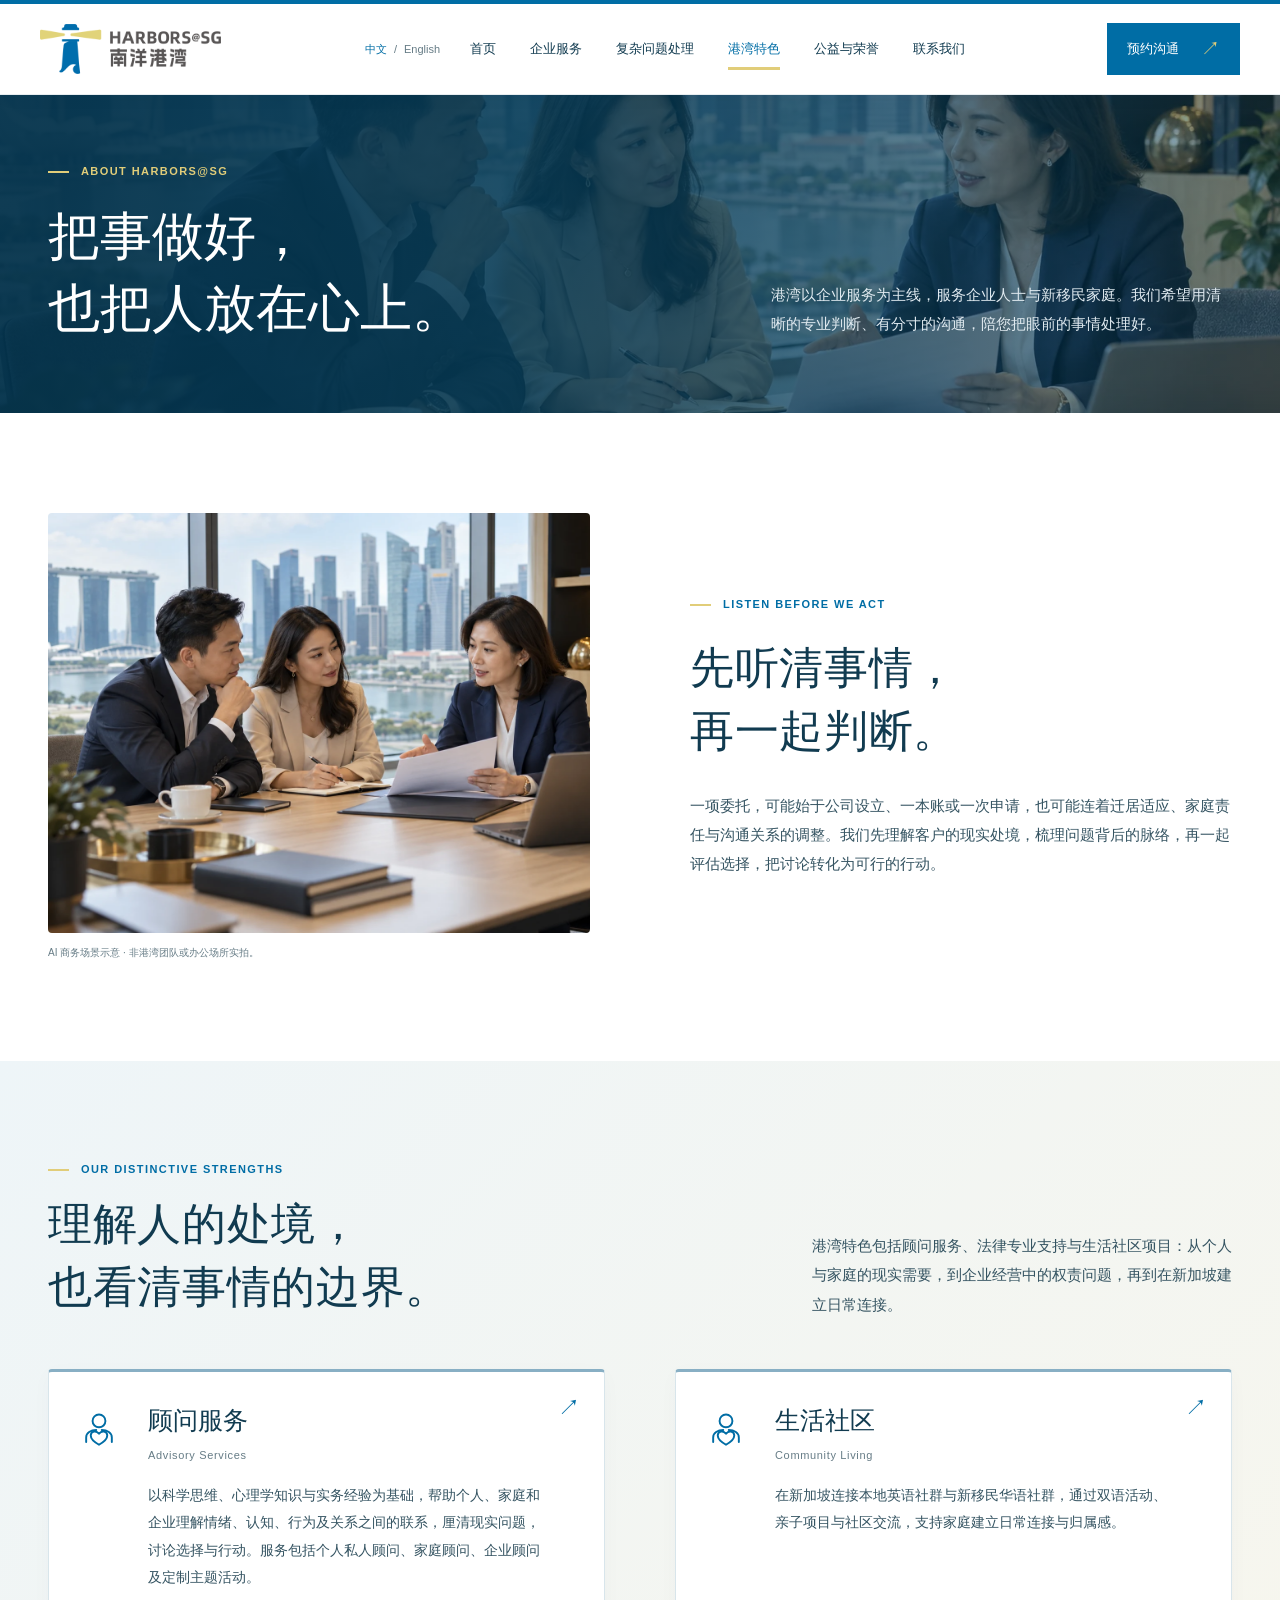
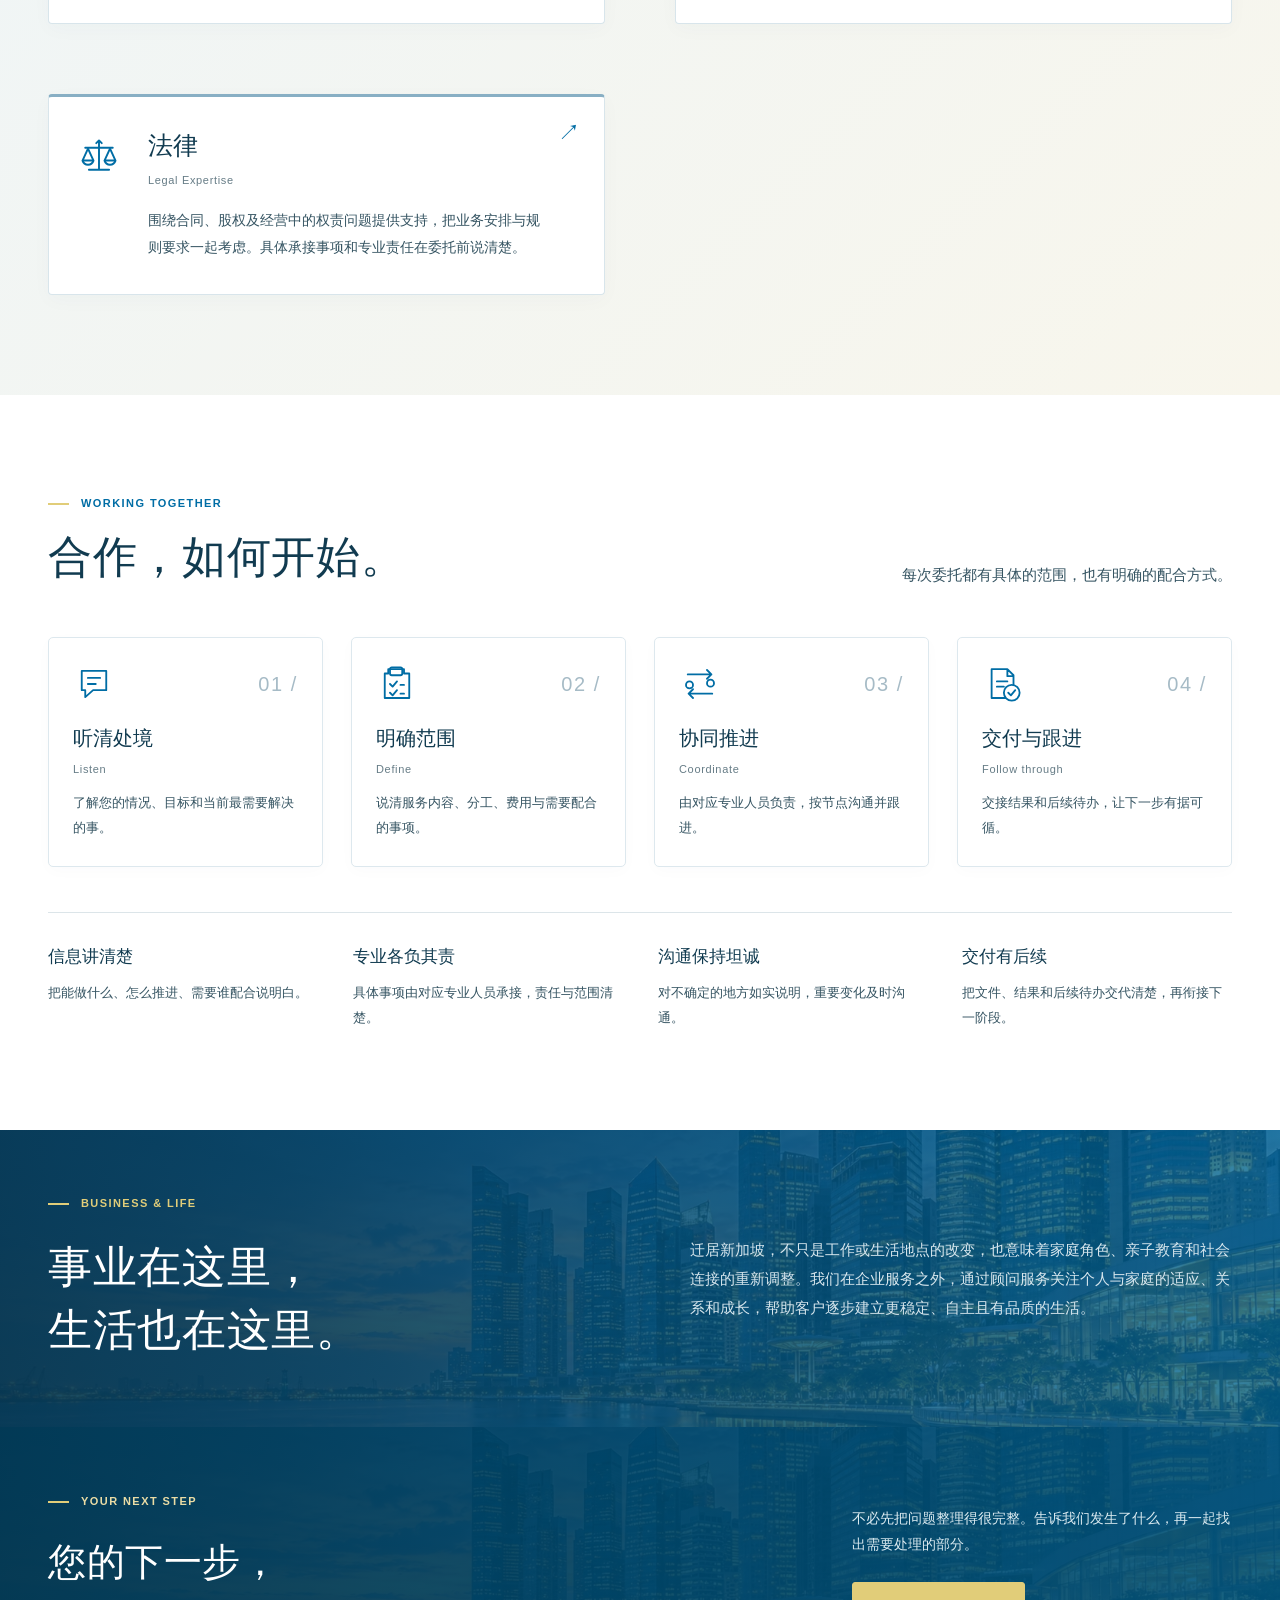
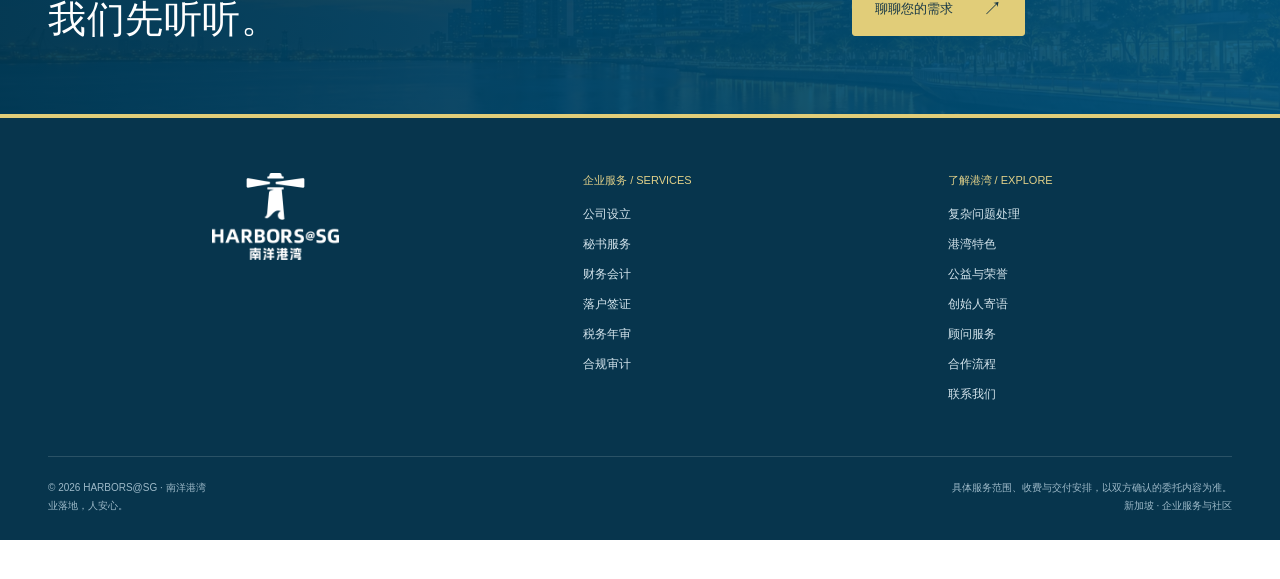
==== commit 8c1035a1: "Add English language switch and service imagery" ====
--- a/about.html
+++ b/about.html
@@ -4,8 +4,8 @@
   <meta charset="utf-8"><meta name="viewport" content="width=device-width,initial-scale=1"><meta name="theme-color" content="#006da5">
   <title>关于港湾 | 南洋港湾 HARBORS@SG</title>
   <meta name="description" content="了解南洋港湾的顾问服务、法律专业支持与新加坡生活社区项目。">
-  <link rel="icon" type="image/png" href="assets/logo-mark.png"><link rel="stylesheet" href="styles.css?v=20261030prod1"><link rel="stylesheet" href="visual-v2.css?v=20261030prod1"><link rel="stylesheet" href="content-v3.css?v=20261030prod1">
-  <script src="content.js?v=20261030prod1" defer></script><script src="app.js?v=20261030prod1" defer></script>
+  <link rel="icon" type="image/png" href="assets/logo-mark.png"><link rel="stylesheet" href="styles.css?v=20261030bilingual1"><link rel="stylesheet" href="visual-v2.css?v=20261030prod1"><link rel="stylesheet" href="content-v3.css?v=20261030prod1">
+  <script src="content.js?v=20261030prod1" defer></script><script src="i18n-en.js?v=20261030bilingual3" defer></script><script src="app.js?v=20261030bilingual4" defer></script>
 </head>
 <body data-page="about">
   <a class="skip-link" href="#main">跳转到正文</a>
--- a/styles.css
+++ b/styles.css
@@ -18,3 +18,5 @@
 @media(prefers-reduced-motion:reduce){html{scroll-behavior:auto}*,*:before,*:after{transition:none!important;animation:none!important}}
 @media print{#site-header,#review-bar,.review-sidebar,.review-toolbar{display:none}body{padding:0}.container{width:100%}.section{padding:30px 0}.review-layout{display:block}.review-hero{background:white}.cta-section{background:white;color:var(--ink)}a{color:inherit}.service-nav{position:static}.hero-art img{height:350px}h1,h2,h3{break-after:avoid}article,details{break-inside:avoid}}
 .service-overview{background:var(--wash)}.service-overview-grid{row-gap:12px}.service-overview-grid .service-card{padding:26px 0 28px}.service-overview-grid .service-symbol{color:var(--blue)}.service-card-action{display:inline-flex;align-items:center;gap:10px;margin-top:13px;font-size:12px;color:var(--blue)}.service-overview-grid .service-card:hover .service-card-action{gap:15px}.service-details-section{padding-top:72px}.service-details-list{max-width:1020px}.service-detail{scroll-margin-top:110px}.service-detail .detail-head{align-items:center}.service-detail .detail-head>div>.index-num{display:block;margin-bottom:8px}.service-detail .detail-head h2{margin-bottom:3px}
+.nav-tools{display:flex;align-items:center;gap:18px}.language-switch{display:flex;align-items:center;gap:5px;white-space:nowrap;color:var(--muted);font-size:11px}.language-switch button{border:0;background:transparent;padding:6px 2px;color:inherit;font-size:inherit}.language-switch button[aria-pressed="true"]{color:var(--blue);font-weight:700}.language-switch button:hover{color:var(--blue)}
+@media(max-width:800px){.nav-tools{justify-content:flex-end;gap:18px}.nav-wrap{min-width:148px}.menu-toggle{font-size:13px}.language-switch{font-size:11px}}
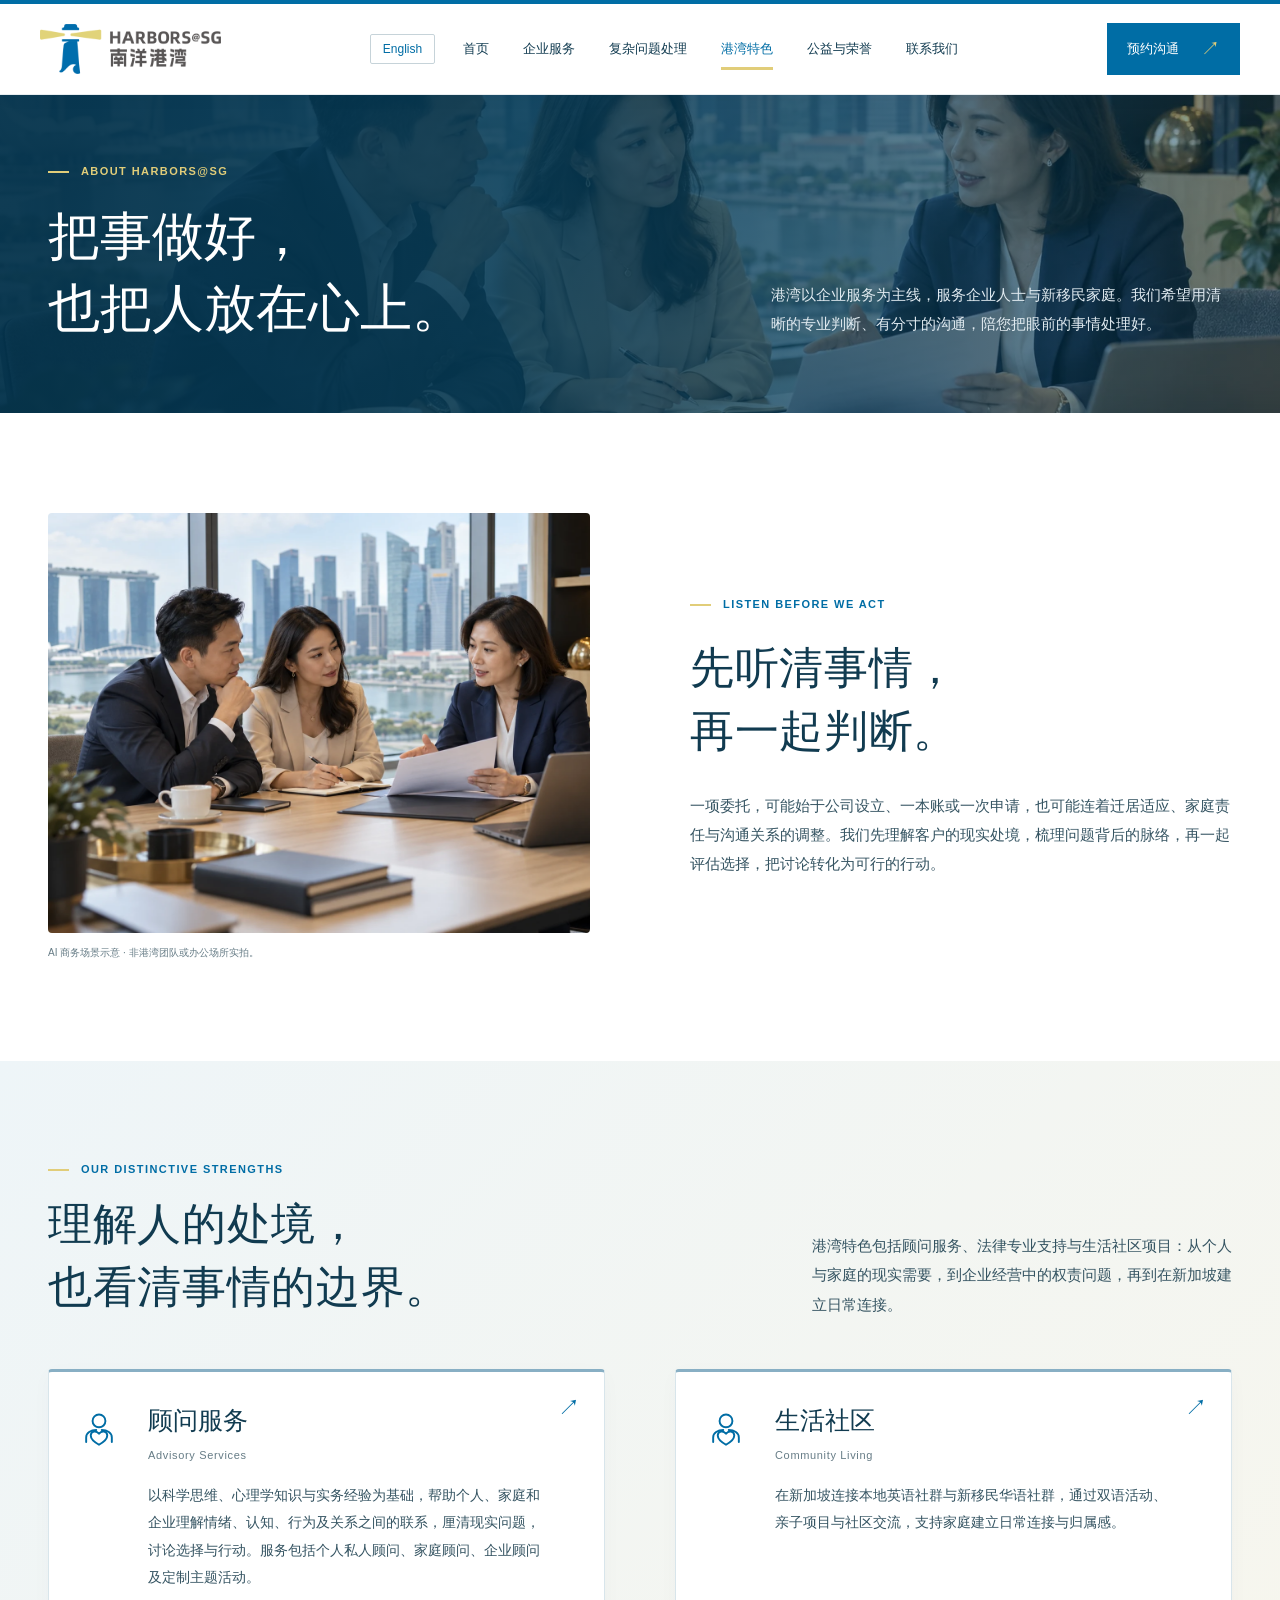
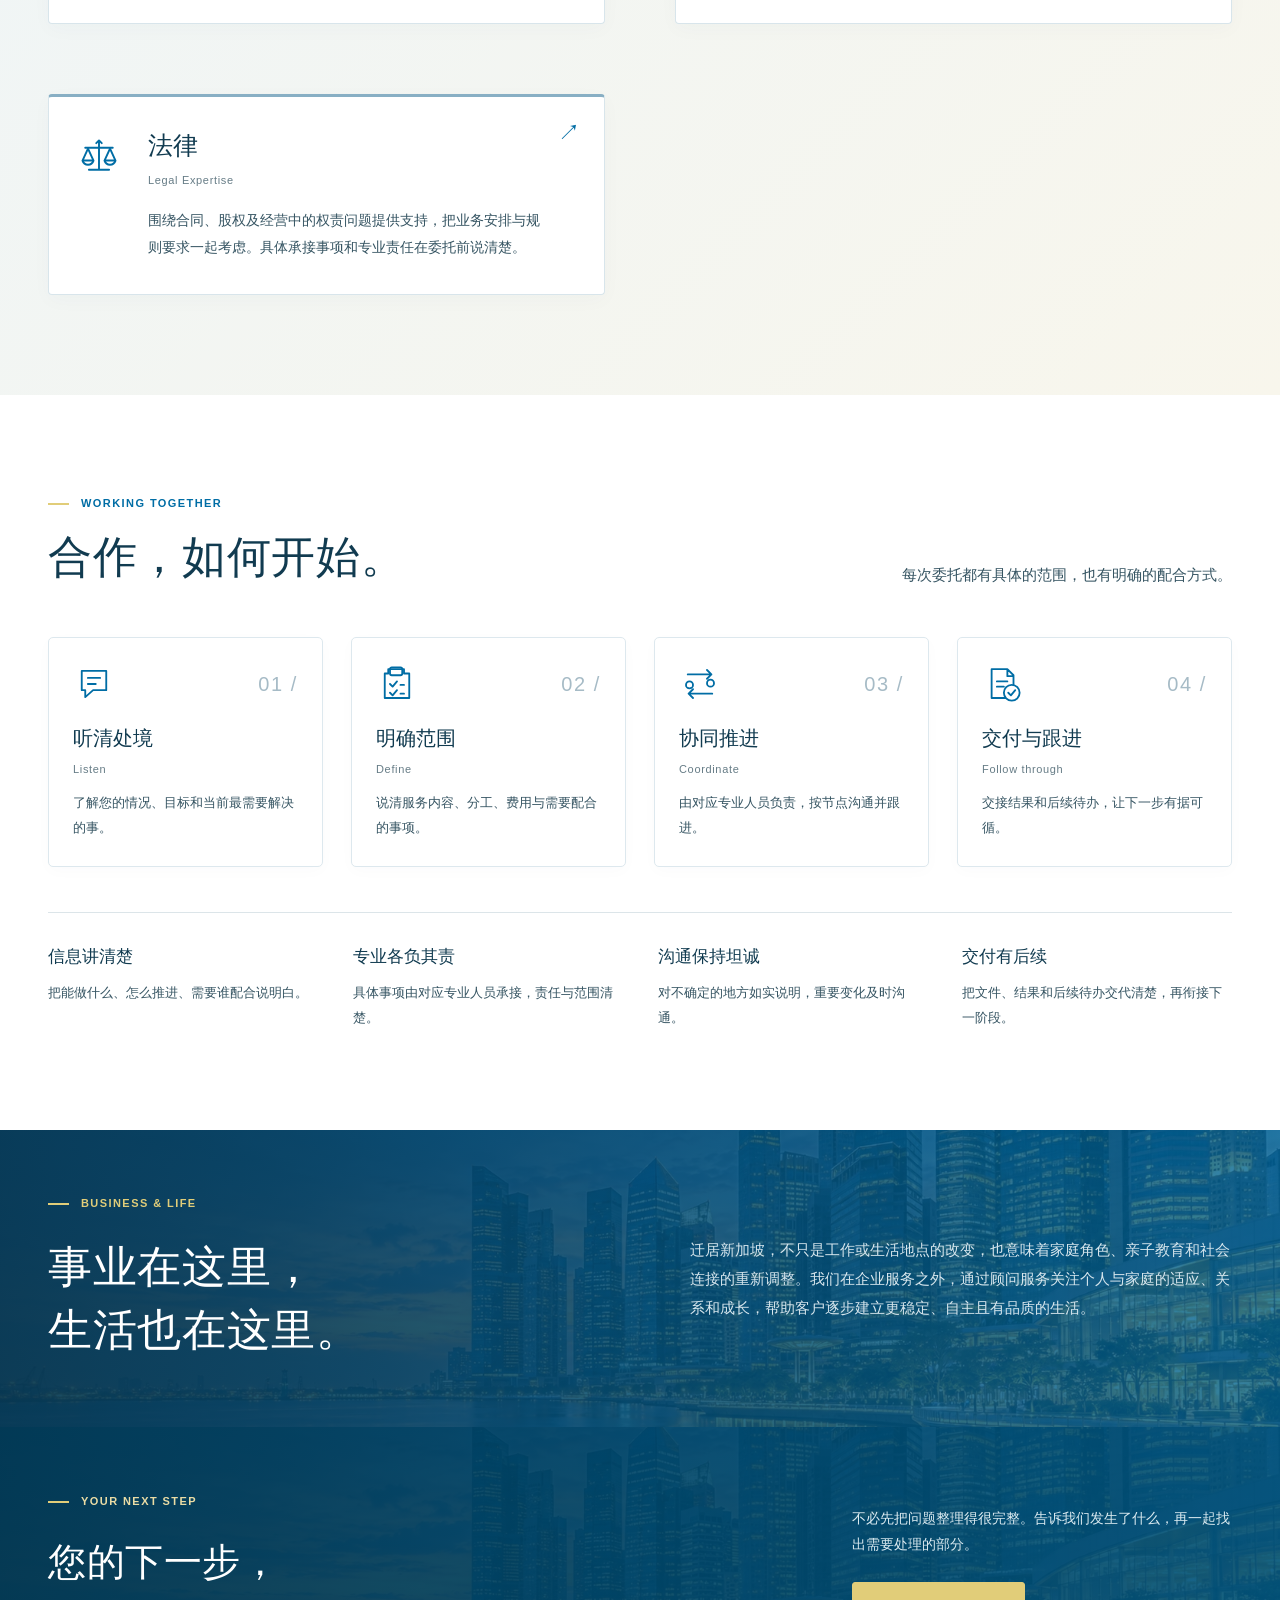
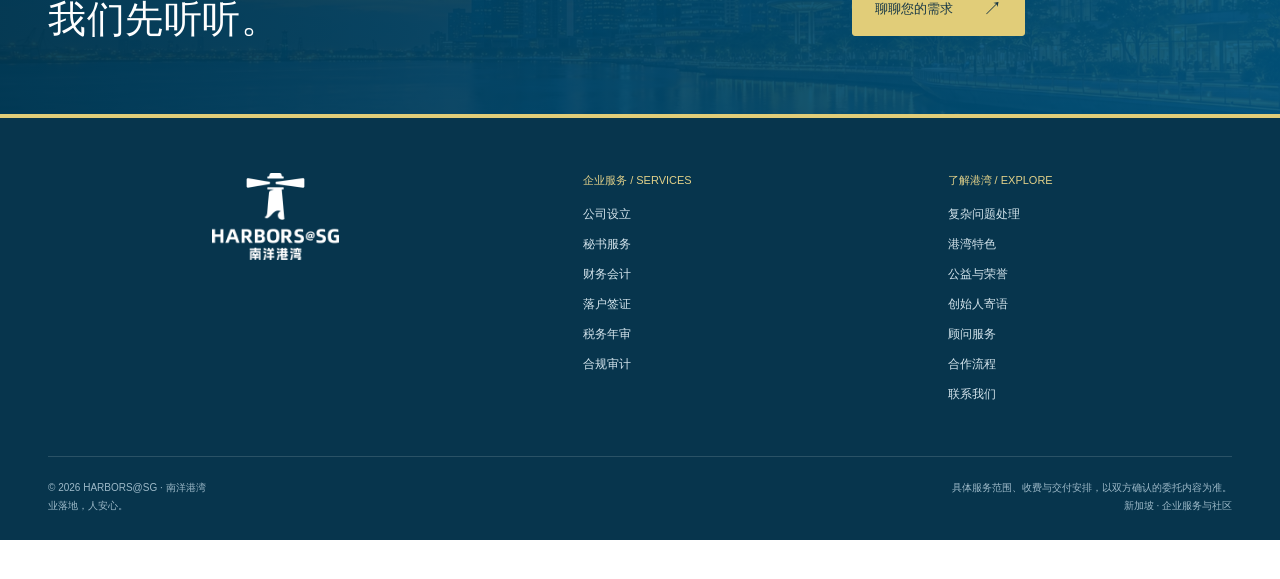
==== commit c41bfa67: "Refine bilingual site content and contact form" ====
--- a/about.html
+++ b/about.html
@@ -4,8 +4,8 @@
   <meta charset="utf-8"><meta name="viewport" content="width=device-width,initial-scale=1"><meta name="theme-color" content="#006da5">
   <title>关于港湾 | 南洋港湾 HARBORS@SG</title>
   <meta name="description" content="了解南洋港湾的顾问服务、法律专业支持与新加坡生活社区项目。">
-  <link rel="icon" type="image/png" href="assets/logo-mark.png"><link rel="stylesheet" href="styles.css?v=20261030bilingual1"><link rel="stylesheet" href="visual-v2.css?v=20261030prod1"><link rel="stylesheet" href="content-v3.css?v=20261030prod1">
-  <script src="content.js?v=20261030prod1" defer></script><script src="i18n-en.js?v=20261030bilingual3" defer></script><script src="app.js?v=20261030bilingual4" defer></script>
+  <link rel="icon" type="image/png" href="assets/logo-mark.png"><link rel="stylesheet" href="styles.css?v=20261104review3"><link rel="stylesheet" href="visual-v2.css?v=20261030prod1"><link rel="stylesheet" href="content-v3.css?v=20261030prod1">
+  <script src="content.js?v=20261030prod1" defer></script><script src="i18n-en.js?v=20261104review3" defer></script><script src="app.js?v=20261104review3" defer></script>
 </head>
 <body data-page="about">
   <a class="skip-link" href="#main">跳转到正文</a>
--- a/styles.css
+++ b/styles.css
@@ -20,3 +20,8 @@
 .service-overview{background:var(--wash)}.service-overview-grid{row-gap:12px}.service-overview-grid .service-card{padding:26px 0 28px}.service-overview-grid .service-symbol{color:var(--blue)}.service-card-action{display:inline-flex;align-items:center;gap:10px;margin-top:13px;font-size:12px;color:var(--blue)}.service-overview-grid .service-card:hover .service-card-action{gap:15px}.service-details-section{padding-top:72px}.service-details-list{max-width:1020px}.service-detail{scroll-margin-top:110px}.service-detail .detail-head{align-items:center}.service-detail .detail-head>div>.index-num{display:block;margin-bottom:8px}.service-detail .detail-head h2{margin-bottom:3px}
 .nav-tools{display:flex;align-items:center;gap:18px}.language-switch{display:flex;align-items:center;gap:5px;white-space:nowrap;color:var(--muted);font-size:11px}.language-switch button{border:0;background:transparent;padding:6px 2px;color:inherit;font-size:inherit}.language-switch button[aria-pressed="true"]{color:var(--blue);font-weight:700}.language-switch button:hover{color:var(--blue)}
 @media(max-width:800px){.nav-tools{justify-content:flex-end;gap:18px}.nav-wrap{min-width:148px}.menu-toggle{font-size:13px}.language-switch{font-size:11px}}
+/* Single language toggle; English mode suppresses duplicate subtitle translations. */
+button.language-switch{appearance:none;border:1px solid #c6d3d9;background:transparent;border-radius:2px;padding:7px 12px;color:var(--blue);font-size:12px;line-height:1.2;white-space:nowrap}
+button.language-switch:hover{background:var(--wash)}
+body.is-english .english{display:none!important}
+body.is-english .approach-note .english{display:block!important}
